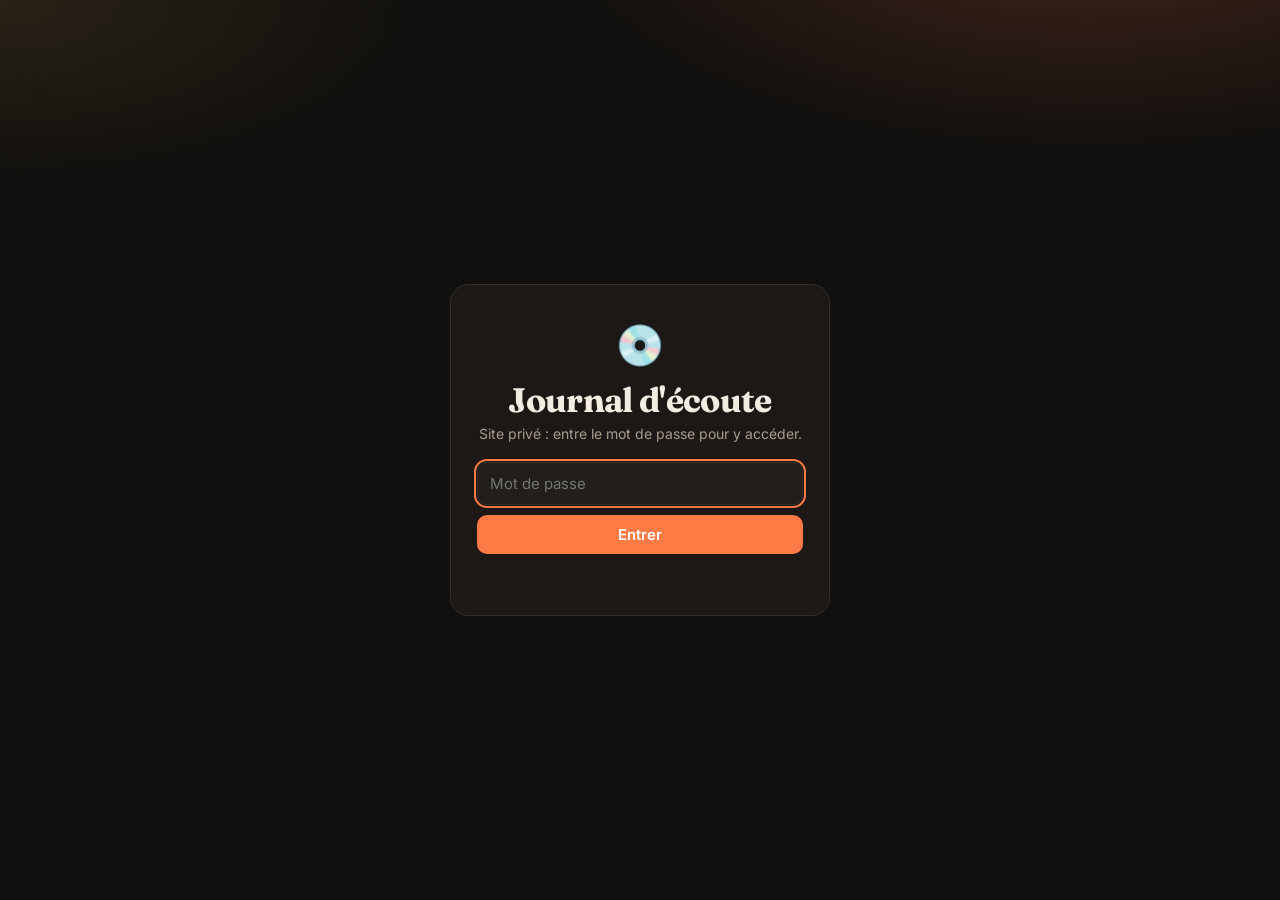
==== index.html @ 4cb5f278 "Recherche dans l'en-tête, page Réglages, thème clair, Écouté sur les conseils - Recherche en haut de" ====
<!doctype html>
<html lang="fr">
<head>
  <meta charset="utf-8">
  <meta name="viewport" content="width=device-width, initial-scale=1">
  <meta name="robots" content="noindex">
  <title>Journal d'écoute</title>
  <meta name="description" content="Récap de mes écoutes d'albums : notes, coups de cœur et albums à écouter.">
  <link rel="preconnect" href="https://fonts.googleapis.com">
  <link rel="preconnect" href="https://fonts.gstatic.com" crossorigin>
  <link href="https://fonts.googleapis.com/css2?family=Fraunces:opsz,wght@9..144,500;9..144,700&family=Inter:wght@400;500;600&display=swap" rel="stylesheet">
  <script src="assets/theme.js?v=1"></script>
  <link rel="stylesheet" href="assets/style.css?v=20261106e">
  <link rel="icon" href="data:image/svg+xml,<svg xmlns='http://www.w3.org/2000/svg' viewBox='0 0 100 100'><text y='.9em' font-size='90'>💿</text></svg>">
</head>
<body class="locked">
  <div id="gate" class="gate" hidden>
    <form id="gate-form" class="gate-box">
      <span class="gate-logo" aria-hidden="true">💿</span>
      <h1>Journal d'écoute</h1>
      <p>Site privé : entre le mot de passe pour y accéder.</p>
      <input id="gate-pw" type="password" placeholder="Mot de passe" autocomplete="current-password" required aria-label="Mot de passe">
      <button class="btn">Entrer</button>
      <p id="gate-err" class="gate-err" role="alert"></p>
    </form>
  </div>

  <header class="hero">
    <div class="wrap">
      <div class="hero-top">
        <h1>Journal d'écoute</h1>
        <div class="hero-actions">
          <div class="search" role="search">
            <svg viewBox="0 0 24 24" width="18" height="18" aria-hidden="true"><circle cx="11" cy="11" r="7" fill="none" stroke="currentColor" stroke-width="2"/><path d="m20 20-4-4" stroke="currentColor" stroke-width="2" stroke-linecap="round"/></svg>
            <input id="search" type="search" placeholder="Rechercher un album ou un artiste…" autocomplete="off" aria-label="Rechercher un album" aria-controls="sresults">
            <div id="sresults" class="sresults" hidden></div>
          </div>
          <a class="icon-btn" href="reglages.html" title="Réglages" aria-label="Réglages"><svg viewBox="0 0 24 24" width="20" height="20" aria-hidden="true"><circle cx="12" cy="12" r="3" fill="none" stroke="currentColor" stroke-width="2"/><path d="M19.4 15a1.7 1.7 0 0 0 .3 1.8l.1.1a2 2 0 1 1-2.8 2.8l-.1-.1a1.7 1.7 0 0 0-1.8-.3 1.7 1.7 0 0 0-1 1.5V21a2 2 0 1 1-4 0v-.1a1.7 1.7 0 0 0-1.1-1.5 1.7 1.7 0 0 0-1.8.3l-.1.1a2 2 0 1 1-2.8-2.8l.1-.1a1.7 1.7 0 0 0 .3-1.8 1.7 1.7 0 0 0-1.5-1H3a2 2 0 1 1 0-4h.1a1.7 1.7 0 0 0 1.5-1.1 1.7 1.7 0 0 0-.3-1.8l-.1-.1a2 2 0 1 1 2.8-2.8l.1.1a1.7 1.7 0 0 0 1.8.3H9a1.7 1.7 0 0 0 1-1.5V3a2 2 0 1 1 4 0v.1a1.7 1.7 0 0 0 1 1.5 1.7 1.7 0 0 0 1.8-.3l.1-.1a2 2 0 1 1 2.8 2.8l-.1.1a1.7 1.7 0 0 0-.3 1.8V9a1.7 1.7 0 0 0 1.5 1H21a2 2 0 1 1 0 4h-.1a1.7 1.7 0 0 0-1.5 1Z" fill="none" stroke="currentColor" stroke-width="2" stroke-linejoin="round"/></svg></a>
        </div>
      </div>
      <dl class="kpis" id="kpis"></dl>
    </div>
  </header>

  <nav class="tabs wrap" role="tablist">
    <button role="tab" data-view="all" aria-selected="true">Écoutés</button>
    <button role="tab" data-view="fav" aria-selected="false">Coups de cœur</button>
    <button role="tab" data-view="todo" aria-selected="false">À écouter</button>
    <button role="tab" data-view="reco" aria-selected="false">Conseillés pour Thomas</button>
    <button role="tab" data-view="stats" aria-selected="false">Statistiques</button>
  </nav>

  <main class="wrap">
    <section id="filters" class="filters">
      <select id="genre" aria-label="Genre"><option value="">Tous les genres</option></select>
      <select id="lang" aria-label="Langue"><option value="">Toutes les langues</option></select>
      <select id="rating" aria-label="Note">
        <option value="">Toutes les notes</option>
        <option value="5">★★★★★</option><option value="4">★★★★</option>
        <option value="3">★★★</option><option value="2">★★</option><option value="1">★</option>
      </select>
      <select id="sort" aria-label="Tri">
        <option value="listened">Écoutés récemment</option>
        <option value="listened-asc">Écoutés il y a longtemps</option>
        <option value="rating">Meilleures notes</option>
        <option value="released">Date de sortie</option>
        <option value="artist">Artiste A→Z</option>
      </select>
    </section>

    <p id="count" class="count"></p>
    <section id="grid" class="grid" aria-live="polite"></section>
    <section id="artist" class="artist-view" hidden></section>
    <section id="reco" class="reco" hidden></section>
    <section id="stats" class="stats" hidden></section>
  </main>

  <dialog id="detail" class="detail">
    <button class="close" aria-label="Fermer" onclick="this.closest('dialog').close()">×</button>
    <div id="detail-body"></div>
  </dialog>

  <footer class="wrap foot">
    <p>Données issues de mon Notion · <span id="updated"></span> · Hébergé sur github.io</p>
  </footer>

  <div id="toast" class="toast" role="status" aria-live="polite"></div>
  <script src="assets/config.js?v=20261106e"></script>
  <script src="assets/app.js?v=20261106e"></script>
</body>
</html>
---- assets/style.css ----
:root {
  --bg: #12100e;
  --bg-2: #1b1815;
  --card: #221e1a;
  --line: #342e28;
  --text: #f3ece3;
  --muted: #a89c8f;
  --accent: #ff7a45;
  --gold: #f5c45e;
  --radius: 14px;
  --serif: "Fraunces", Georgia, serif;
  --sans: "Inter", system-ui, -apple-system, sans-serif;
  --on-accent: #fff;
  --shadow: rgba(0,0,0,.35);
  --hero-a: rgba(255,122,69,.22);
  --hero-b: rgba(245,196,94,.10);
  color-scheme: dark;
}
/* Mode clair (Réglages → Apparence) */
:root[data-theme="light"] {
  --bg: #f6f2ec;
  --bg-2: #ffffff;
  --card: #ede6dc;
  --line: #ddd2c4;
  --text: #1f1a15;
  --muted: #6b6056;
  --accent: #d9541f;
  --gold: #a87a06;
  --shadow: rgba(60,40,20,.16);
  --hero-a: rgba(255,122,69,.18);
  --hero-b: rgba(245,196,94,.18);
  color-scheme: light;
}

* { box-sizing: border-box; }
[hidden] { display: none !important; }
html { -webkit-text-size-adjust: 100%; }
body {
  margin: 0;
  background: var(--bg);
  color: var(--text);
  font-family: var(--sans);
  font-size: 15px;
  line-height: 1.5;
}
.wrap { max-width: 1180px; margin: 0 auto; padding: 0 20px; }

/* ---------- Hero ---------- */
.hero {
  padding: 64px 0 36px;
  background:
    radial-gradient(900px 400px at 85% -10%, var(--hero-a), transparent 60%),
    radial-gradient(700px 300px at 0% 0%, var(--hero-b), transparent 60%);
  border-bottom: 1px solid var(--line);
}
.eyebrow { text-transform: uppercase; letter-spacing: .18em; font-size: 12px; color: var(--accent); margin: 0 0 10px; font-weight: 600; }
h1 { font-family: var(--serif); font-weight: 700; font-size: clamp(38px, 7vw, 72px); line-height: 1; margin: 0; letter-spacing: -.02em; }
h1 em { font-style: italic; font-weight: 500; color: var(--gold); }
.hero-top { display: flex; align-items: center; justify-content: space-between; gap: 16px 24px; flex-wrap: wrap; margin-bottom: 30px; }
.btn.listen-btn { color: #fff; margin-top: 0; font-size: 16px; padding: 13px 22px; border-radius: 999px; box-shadow: 0 8px 24px rgba(255,122,69,.25); transition: transform .15s; }
.listen-btn:hover { transform: translateY(-2px); }
.lede { color: var(--muted); max-width: 520px; margin: 14px 0 28px; font-size: 16px; }

.kpis { display: flex; flex-wrap: wrap; gap: 28px 44px; margin: 0; }
.kpis div { min-width: 90px; }
.kpis dt { color: var(--muted); font-size: 12px; text-transform: uppercase; letter-spacing: .08em; }
.kpis dd { margin: 2px 0 0; font-family: var(--serif); font-size: 34px; font-weight: 700; }

/* ---------- Tabs ---------- */
.tabs { display: flex; gap: 6px; padding-top: 22px; padding-bottom: 6px; overflow-x: auto; position: sticky; top: 0; z-index: 5; background: var(--bg); }
.tabs button {
  background: transparent; color: var(--muted); border: 1px solid var(--line);
  padding: 9px 16px; border-radius: 999px; font: 500 14px var(--sans); cursor: pointer; white-space: nowrap;
}
.tabs button[aria-selected="true"] { background: var(--text); color: var(--bg); border-color: var(--text); }
.tabs button:hover:not([aria-selected="true"]) { color: var(--text); border-color: var(--muted); }

/* ---------- Filters ---------- */
.filters { display: grid; grid-template-columns: repeat(4, 1fr); gap: 10px; margin: 18px 0 8px; }
.filters input, .filters select {
  width: 100%; background: var(--bg-2); color: var(--text); border: 1px solid var(--line);
  border-radius: 10px; padding: 10px 12px; font: 14px var(--sans); min-width: 0;
}
.filters input:focus, .filters select:focus { outline: 2px solid var(--accent); outline-offset: 1px; }
.count { color: var(--muted); font-size: 13px; margin: 10px 0 16px; }

/* ---------- Grid ---------- */
.grid { display: grid; grid-template-columns: repeat(auto-fill, minmax(178px, 1fr)); gap: 22px 18px; padding-bottom: 40px; }
.card { background: none; border: 0; padding: 0; text-align: left; color: inherit; cursor: pointer; font: inherit;
  display: flex; flex-direction: column; align-items: stretch; height: 100%; }
.card .pills { margin-top: auto; padding-top: 8px; display: flex; flex-wrap: wrap; gap: 6px; }
.card .pills .pill-btn { margin-top: 0; }
.cover {
  position: relative; aspect-ratio: 1; border-radius: var(--radius); overflow: hidden;
  background: var(--card); box-shadow: 0 8px 24px var(--shadow); transition: transform .25s ease;
}
.card:hover .cover, .card:focus-visible .cover { transform: translateY(-4px) rotate(-.6deg); }
.card:focus-visible { outline: none; }
.card:focus-visible .cover { outline: 2px solid var(--accent); outline-offset: 3px; }
.cover img { position: absolute; inset: 0; z-index: 1; width: 100%; height: 100%; object-fit: cover; display: block; }
.badge { z-index: 2; }
.ph {
  position: absolute; inset: 0; display: flex; flex-direction: column; justify-content: flex-end;
  padding: 14px; font-family: var(--serif); font-weight: 700; font-size: 20px; line-height: 1.05;
  color: rgba(255,255,255,.92);
}
.ph small { font-family: var(--sans); font-weight: 500; font-size: 12px; opacity: .8; margin-top: 6px; }
.badge {
  position: absolute; top: 10px; left: 10px; background: rgba(18,16,14,.78); backdrop-filter: blur(6px);
  color: var(--gold); font-size: 12px; padding: 3px 8px; border-radius: 999px; letter-spacing: 1px;
}
.card h3 {
  font-size: 15px; font-weight: 600; margin: 12px 0 2px; line-height: 1.25;
  min-height: 2.5em; display: -webkit-box; -webkit-line-clamp: 2; -webkit-box-orient: vertical; overflow: hidden;
}
.card p { margin: 0; color: var(--muted); font-size: 13px; }
.empty { grid-column: 1 / -1; color: var(--muted); text-align: center; padding: 60px 0; }

/* ---------- Dialog ---------- */
.detail {
  border: 1px solid var(--line); border-radius: 20px; background: var(--bg-2); color: var(--text);
  padding: 0; width: min(900px, calc(100vw - 32px)); max-height: calc(100vh - 40px);
}
.detail::backdrop { background: rgba(0,0,0,.65); backdrop-filter: blur(3px); }
.detail .close {
  position: absolute; top: 10px; right: 12px; z-index: 2; width: 36px; height: 36px; border-radius: 50%;
  border: 0; background: rgba(0,0,0,.45); color: #fff; font-size: 22px; cursor: pointer;
}
.d-wrap { display: grid; grid-template-columns: 360px 1fr; min-height: 420px; }
.d-left {
  display: flex; align-items: center; justify-content: center; padding: 30px;
  background: radial-gradient(120% 80% at 30% 20%, rgba(255,122,69,.10), transparent 60%), var(--card);
}
.d-left .cover {
  width: 100%; border-radius: 12px; box-shadow: 0 18px 40px rgba(0,0,0,.5);
  transition: transform .18s ease-out, box-shadow .18s ease-out; will-change: transform; cursor: pointer;
}
.d-left .cover.pressed { box-shadow: 0 8px 18px rgba(0,0,0,.55); transition: transform .06s linear, box-shadow .18s; }
.cover .shine {
  position: absolute; inset: 0; z-index: 2; pointer-events: none; opacity: 0; transition: opacity .2s;
  background: radial-gradient(circle at var(--x, 50%) var(--y, 50%), rgba(0,0,0,.28), transparent 45%),
              radial-gradient(circle at calc(100% - var(--x, 50%)) calc(100% - var(--y, 50%)), rgba(255,255,255,.14), transparent 55%);
}
.cover.pressed .shine { opacity: 1; }
.d-info { padding: 30px 30px 72px; overflow-wrap: anywhere; }
.d-info h2 { font-family: var(--serif); font-size: 30px; margin: 0; line-height: 1.1; }
.d-artist { color: var(--accent); font-weight: 600; margin: 6px 0 14px; }
.a-link { cursor: pointer; border-radius: 4px; }
.a-link:hover, .a-link:focus-visible { color: var(--text); text-decoration: underline; text-underline-offset: 3px; outline: none; }
.a-link.big:hover, .a-link.big:focus-visible { color: var(--gold); }
.go {
  position: absolute; right: 18px; bottom: 18px; width: 46px; height: 46px; border-radius: 50%;
  display: grid; place-items: center; background: var(--accent); color: #fff; text-decoration: none;
  box-shadow: 0 8px 20px rgba(255,122,69,.3); transition: transform .15s;
}
.go:hover, .go:focus-visible { transform: translate(2px, -2px); outline: none; }
.go:focus-visible { box-shadow: 0 0 0 3px var(--bg-2), 0 0 0 5px var(--accent); }
.stars { color: var(--gold); letter-spacing: 2px; font-size: 18px; }
.stars .off { color: var(--line); }
.meta { display: grid; grid-template-columns: auto 1fr; gap: 4px 14px; font-size: 13px; margin: 16px 0; }
.meta dt { color: var(--muted); }
.meta dd { margin: 0; }
.chips { display: flex; flex-wrap: wrap; gap: 6px; }
.chip { font-size: 12px; border: 1px solid var(--line); border-radius: 999px; padding: 2px 9px; color: var(--muted); }
.review .r-h { display: block; font-size: 12px; text-transform: uppercase; letter-spacing: .08em; color: var(--gold); margin-bottom: 4px; }
.review.again { border-left-color: var(--gold); }
.review { white-space: pre-line; background: var(--card); border-left: 3px solid var(--accent); border-radius: 8px; padding: 12px 14px; margin: 16px 0; font-size: 14px; }
.btn {
  display: inline-block; margin-top: 6px; background: var(--accent); color: var(--on-accent); text-decoration: none;
  font-weight: 600; padding: 10px 16px; border-radius: 10px; font-size: 14px;
}

.btn { border: 0; cursor: pointer; font-family: var(--sans); }
.btn:disabled { opacity: .5; cursor: wait; }
.edit-btn { margin-top: 18px; }
.edit { margin-top: 18px; padding-top: 16px; border-top: 1px solid var(--line); }
.edit-title { font-weight: 600; margin: 0 0 4px; }
.edit label, .edit .field { display: block; color: var(--muted); font-size: 12px; margin: 12px 0 0; }
.edit input, .edit textarea {
  display: block; width: 100%; margin-top: 4px; background: var(--card); color: var(--text); border: 1px solid var(--line);
  border-radius: 10px; padding: 10px 12px; font: 14px var(--sans);
}
.edit input:focus, .edit textarea:focus { outline: 2px solid var(--accent); outline-offset: 1px; }
.edit .btns { margin-top: 14px; }
.edit .btn { margin-top: 0; }
.rate { display: flex; gap: 2px; margin-top: 4px; }
.rate button { background: none; border: 0; font-size: 28px; color: var(--line); cursor: pointer; padding: 0 2px; line-height: 1; }
.rate button.on { color: var(--gold); }
.rate button:focus-visible { outline: 2px solid var(--accent); border-radius: 4px; }

/* ---------- Page artiste ---------- */
.artist-view { padding-top: 10px; }
.artist-view h2 { font-family: var(--serif); font-size: clamp(30px, 5vw, 44px); margin: 14px 0 4px; line-height: 1.05; }
.artist-view .sub { color: var(--muted); font-size: 14px; margin: 0 0 22px; }
.artist-sub { font-family: var(--serif); font-size: 22px; margin: 6px 0 14px; }
.back-btn { background: none; border: 1px solid var(--line); color: var(--muted); border-radius: 999px; padding: 7px 14px; font: 500 13px var(--sans); cursor: pointer; }
.back-btn:hover { color: var(--text); border-color: var(--muted); }

/* ---------- Accès par mot de passe ---------- */
.locked > header, .locked > nav, .locked > main, .locked > footer { display: none; }
.gate {
  min-height: 100vh; display: grid; place-items: center; padding: 20px;
  background: radial-gradient(900px 400px at 85% -10%, rgba(255,122,69,.22), transparent 60%),
              radial-gradient(700px 300px at 0% 0%, rgba(245,196,94,.10), transparent 60%);
}
.gate-box { width: min(380px, 100%); background: var(--bg-2); border: 1px solid var(--line); border-radius: 18px; padding: 30px 26px; text-align: center; }
.gate-logo { font-size: 40px; }
.gate h1 { font-size: 34px; margin: 8px 0 6px; }
.gate p { color: var(--muted); font-size: 14px; margin: 0 0 18px; }
.gate input { width: 100%; background: var(--card); color: var(--text); border: 1px solid var(--line); border-radius: 10px; padding: 11px 12px; font: 15px var(--sans); }
.gate input:focus { outline: 2px solid var(--accent); outline-offset: 1px; }
.gate .btn { width: 100%; margin-top: 10px; color: #fff; font-size: 15px; }
.gate .gate-err { min-height: 1.4em; margin: 12px 0 0; color: #ff8a8a; }

.toast {
  position: fixed; left: 50%; bottom: 24px; transform: translate(-50%, 20px); opacity: 0; pointer-events: none;
  background: var(--text); color: var(--bg); padding: 11px 18px; border-radius: 10px; font-size: 14px; font-weight: 500;
  transition: .25s ease; max-width: calc(100vw - 32px); z-index: 1000;
}
.toast.show { opacity: 1; transform: translate(-50%, 0); }
.toast.err { background: #e5484d; color: #fff; }

/* ---------- Conseils ---------- */
.reco { padding-bottom: 40px; }
.reco h2 { font-family: var(--serif); font-size: 26px; margin: 26px 0 4px; }
.reco .sub { color: var(--muted); font-size: 14px; margin: 0 0 18px; }
.reco h4 { font-size: 13px; text-transform: uppercase; letter-spacing: .08em; color: var(--muted); margin: 22px 0 12px; font-weight: 600; }
.card .why { color: var(--muted); font-size: 12.5px; margin-top: 4px; line-height: 1.35; }
.why-box { background: var(--card); border-left: 3px solid var(--gold); border-radius: 8px; padding: 12px 14px; margin: 16px 0; font-size: 14px; }
.btns { display: flex; flex-wrap: wrap; gap: 8px; }
.btn.ghost { background: transparent; color: var(--text); border: 1px solid var(--line); }

/* ---------- Stats ---------- */
.stats { display: grid; grid-template-columns: repeat(auto-fit, minmax(320px, 1fr)); gap: 18px; padding: 10px 0 40px; }
.panel { background: var(--bg-2); border: 1px solid var(--line); border-radius: var(--radius); padding: 20px; }
.panel h3 { font-family: var(--serif); font-size: 20px; margin: 0 0 14px; }
.bar { display: grid; grid-template-columns: 110px 1fr 34px; align-items: center; gap: 10px; margin: 7px 0; font-size: 13px; }
.bar span:first-child { color: var(--muted); white-space: nowrap; overflow: hidden; text-overflow: ellipsis; }
.bar .track { height: 10px; background: var(--card); border-radius: 99px; overflow: hidden; }
.bar .fill { height: 100%; background: linear-gradient(90deg, var(--accent), var(--gold)); border-radius: 99px; }
.bar b { text-align: right; font-weight: 600; }

.foot { color: var(--muted); font-size: 12px; border-top: 1px solid var(--line); padding-top: 18px; padding-bottom: 30px; }

@media (max-width: 860px) {
  .filters { grid-template-columns: 1fr 1fr; }
  .filters input { grid-column: 1 / -1; }
}
@media (max-width: 640px) {
  .hero { padding: 40px 0 26px; }
  .listen-btn { font-size: 15px; padding: 11px 18px; }
  .kpis { gap: 18px 28px; }
  .kpis dd { font-size: 26px; }
  .grid { grid-template-columns: repeat(2, 1fr); gap: 18px 14px; }
  .d-wrap { grid-template-columns: 1fr; min-height: 0; }
  .d-left { padding: 26px 26px 6px; background: none; }
  .d-left .cover { width: min(260px, 70vw); }
  .d-info { padding: 20px 22px 76px; }
}
@media (prefers-reduced-motion: reduce) { .cover, .d-left .cover { transition: none; } }

/* ---------- Boutons rapides sur les cartes ---------- */
.pill-btn {
  display: inline-block; margin-top: 8px; padding: 5px 11px; border-radius: 999px; font-size: 12.5px; font-weight: 600;
  background: var(--accent); color: #fff; cursor: pointer; transition: transform .12s, background .12s;
}
.pill-btn:hover { transform: translateY(-1px); }
.pill-btn.ghost { background: transparent; color: var(--muted); border: 1px solid var(--line); font-weight: 500; }
.pill-btn.ghost:hover { color: var(--text); border-color: var(--muted); }
.pill-btn:focus-visible { outline: 2px solid var(--accent); outline-offset: 2px; }
.toast.show.has-action { pointer-events: auto; }
.toast.has-action { display: flex; align-items: center; gap: 14px; }
.toast button { background: none; border: 0; color: var(--accent); font: 600 14px var(--sans); cursor: pointer; padding: 0; }
.toast.err button { color: #fff; text-decoration: underline; }

/* ---------- Formulaire « Je l'ai écouté » ---------- */
.edit select {
  display: block; width: 100%; margin-top: 4px; background: var(--card); color: var(--text); border: 1px solid var(--line);
  border-radius: 10px; padding: 10px 12px; font: 14px var(--sans);
}
.edit .genres { border: 0; padding: 0; margin: 12px 0 0; display: flex; flex-wrap: wrap; gap: 6px; }
.edit .genres legend { color: var(--muted); font-size: 12px; margin-bottom: 6px; padding: 0; }
.edit .genres label { margin: 0; }
.edit .genres input { position: absolute; opacity: 0; width: 1px; height: 1px; margin: 0; padding: 0; border: 0; }
.edit .genres span { display: inline-block; border: 1px solid var(--line); border-radius: 999px; padding: 5px 11px; font-size: 13px; color: var(--muted); cursor: pointer; }
.edit .genres input:checked + span { background: var(--accent); border-color: var(--accent); color: var(--on-accent); }
.edit .genres input:focus-visible + span { outline: 2px solid var(--accent); outline-offset: 2px; }

/* ---------- Recherche dans l'en-tête ---------- */
.hero-actions { display: flex; align-items: center; gap: 10px; flex: 1 1 420px; justify-content: flex-end; }
.search { position: relative; flex: 1; max-width: 520px; }
.search input {
  width: 100%; background: var(--bg-2); color: var(--text); border: 1px solid var(--line); border-radius: 999px;
  padding: 13px 18px 13px 44px; font: 15px var(--sans); box-shadow: 0 8px 24px var(--shadow);
}
.search input:focus { outline: 2px solid var(--accent); outline-offset: 1px; }
.search > svg { position: absolute; left: 16px; top: 50%; transform: translateY(-50%); color: var(--muted); pointer-events: none; }
.icon-btn {
  display: grid; place-items: center; width: 46px; height: 46px; border-radius: 50%; flex: none;
  background: var(--bg-2); color: var(--text); border: 1px solid var(--line); text-decoration: none;
}
.icon-btn:hover, .icon-btn:focus-visible { border-color: var(--accent); color: var(--accent); outline: none; }
.sresults {
  position: absolute; top: calc(100% + 8px); left: 0; right: 0; z-index: 30; max-height: min(70vh, 560px); overflow-y: auto;
  background: var(--bg-2); border: 1px solid var(--line); border-radius: 16px; box-shadow: 0 20px 50px var(--shadow); padding: 8px;
}
.sresults h4 { margin: 8px 10px 4px; font-size: 11px; text-transform: uppercase; letter-spacing: .1em; color: var(--muted); font-weight: 600; }
.sresults .hint { margin: 10px; color: var(--muted); font-size: 13px; }
.srow { display: grid; grid-template-columns: 48px 1fr auto; gap: 12px; align-items: center; padding: 8px 10px; border-radius: 10px; }
.srow.local { cursor: pointer; }
.srow.local:hover, .srow.local:focus-visible { background: var(--card); outline: none; }
.srow img, .srow .ph-s { width: 48px; height: 48px; border-radius: 6px; object-fit: cover; background: var(--card); display: block; }
.srow b { display: block; font-size: 14px; line-height: 1.25; overflow: hidden; text-overflow: ellipsis; white-space: nowrap; }
.srow span { display: block; font-size: 12.5px; color: var(--muted); overflow: hidden; text-overflow: ellipsis; white-space: nowrap; }
.srow > div { min-width: 0; }
.srow .acts { display: flex; gap: 6px; }
.srow .tag { font-size: 12px; color: var(--muted); white-space: nowrap; }
.srow .tag.heard { color: var(--gold); }
.mini-btn {
  border: 1px solid var(--line); background: transparent; color: var(--text); border-radius: 999px;
  padding: 6px 11px; font: 600 12.5px var(--sans); cursor: pointer; white-space: nowrap;
}
.mini-btn.primary { background: var(--accent); border-color: var(--accent); color: var(--on-accent); }
.mini-btn:hover { border-color: var(--accent); }
.mini-btn:disabled { opacity: .5; cursor: wait; }
@media (max-width: 640px) {
  .hero-actions { flex-basis: 100%; }
  .search { max-width: none; }
  .srow { grid-template-columns: 44px 1fr; }
  .srow .acts, .srow .tag { grid-column: 2; }
  .filters { grid-template-columns: 1fr 1fr; }
}
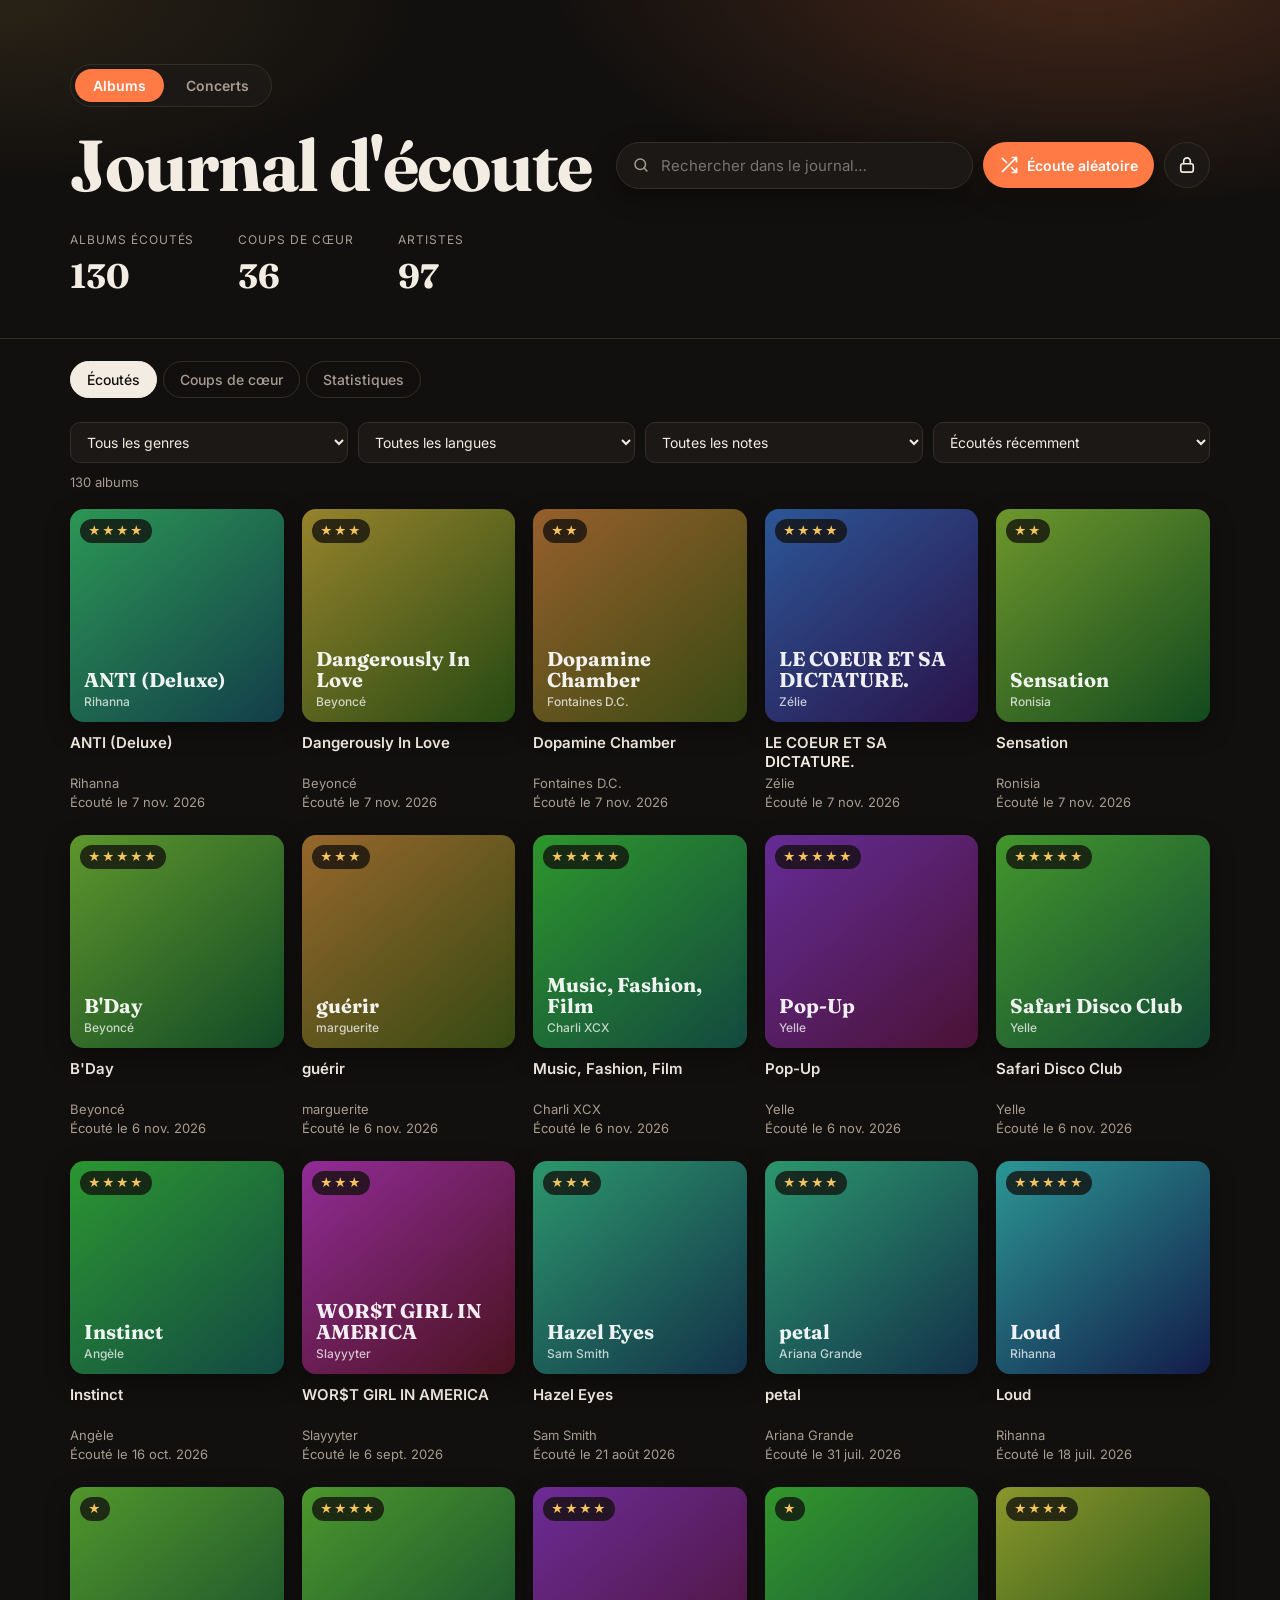
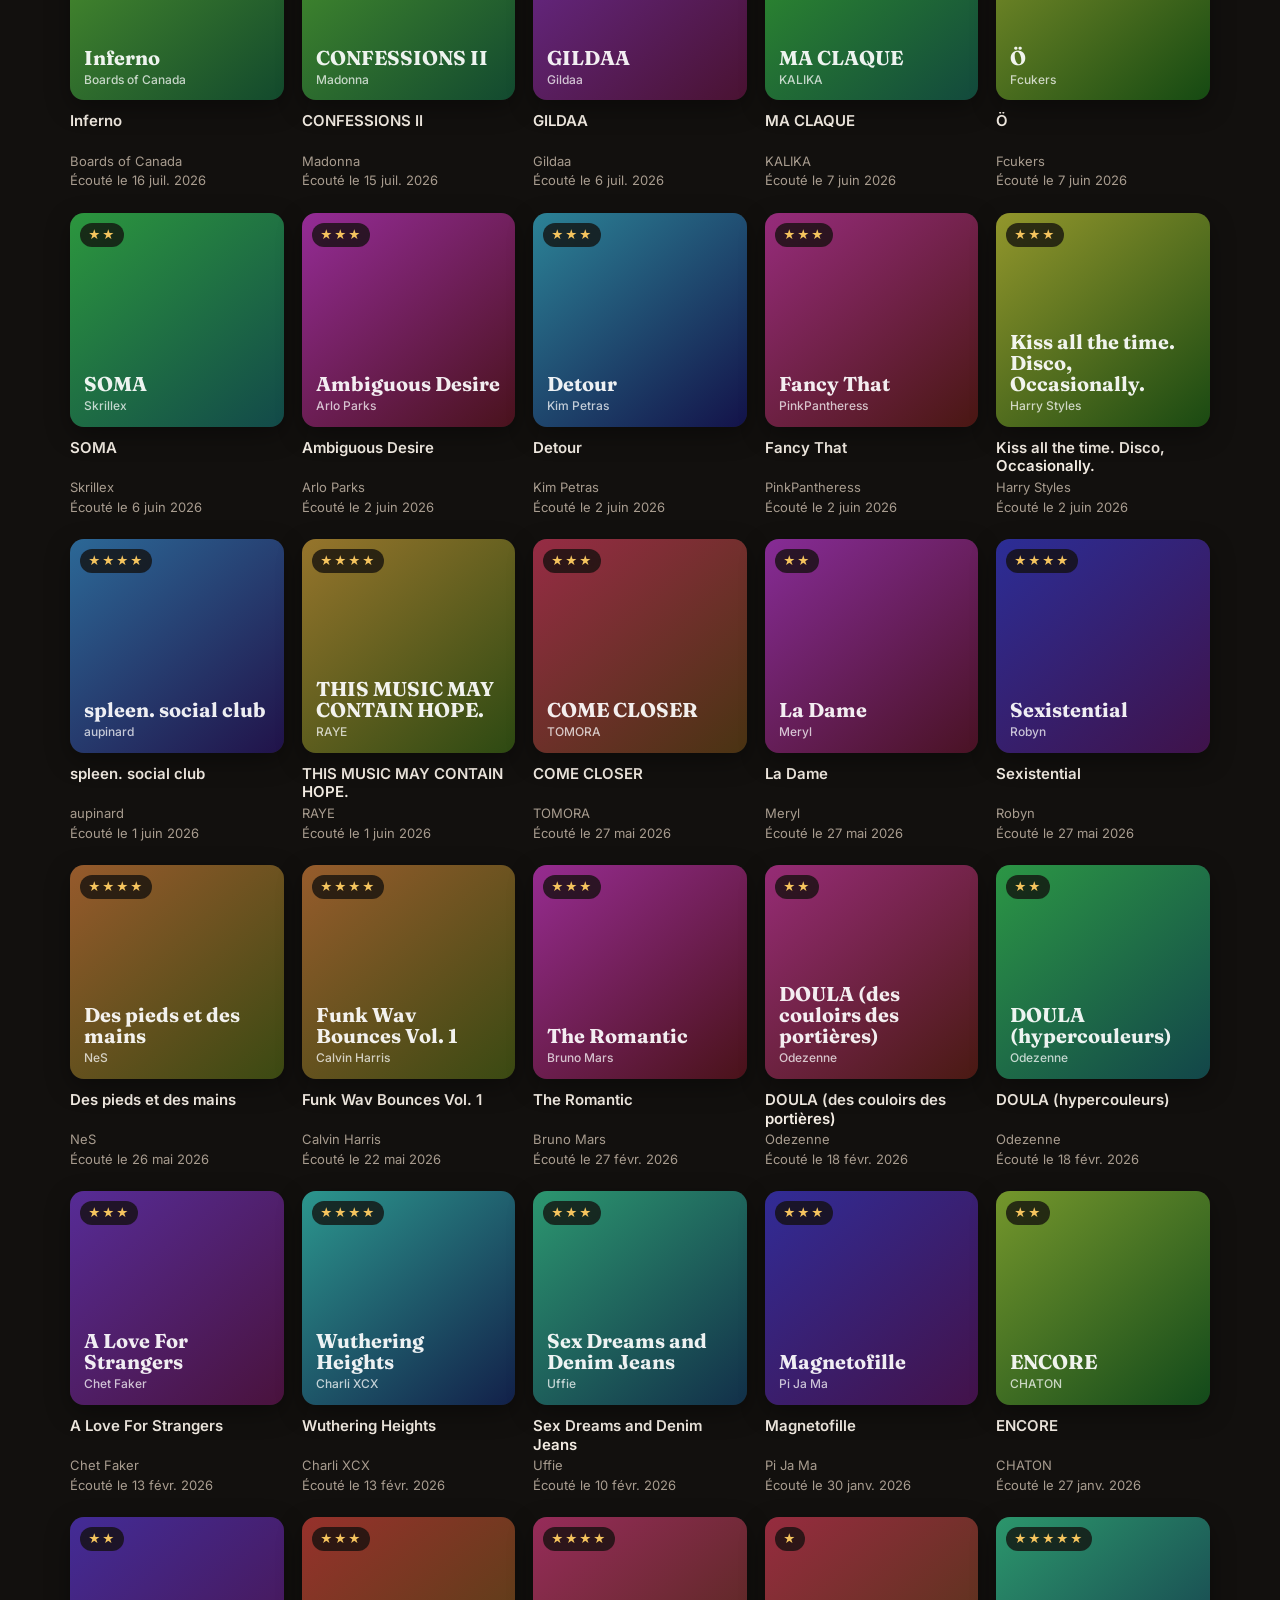
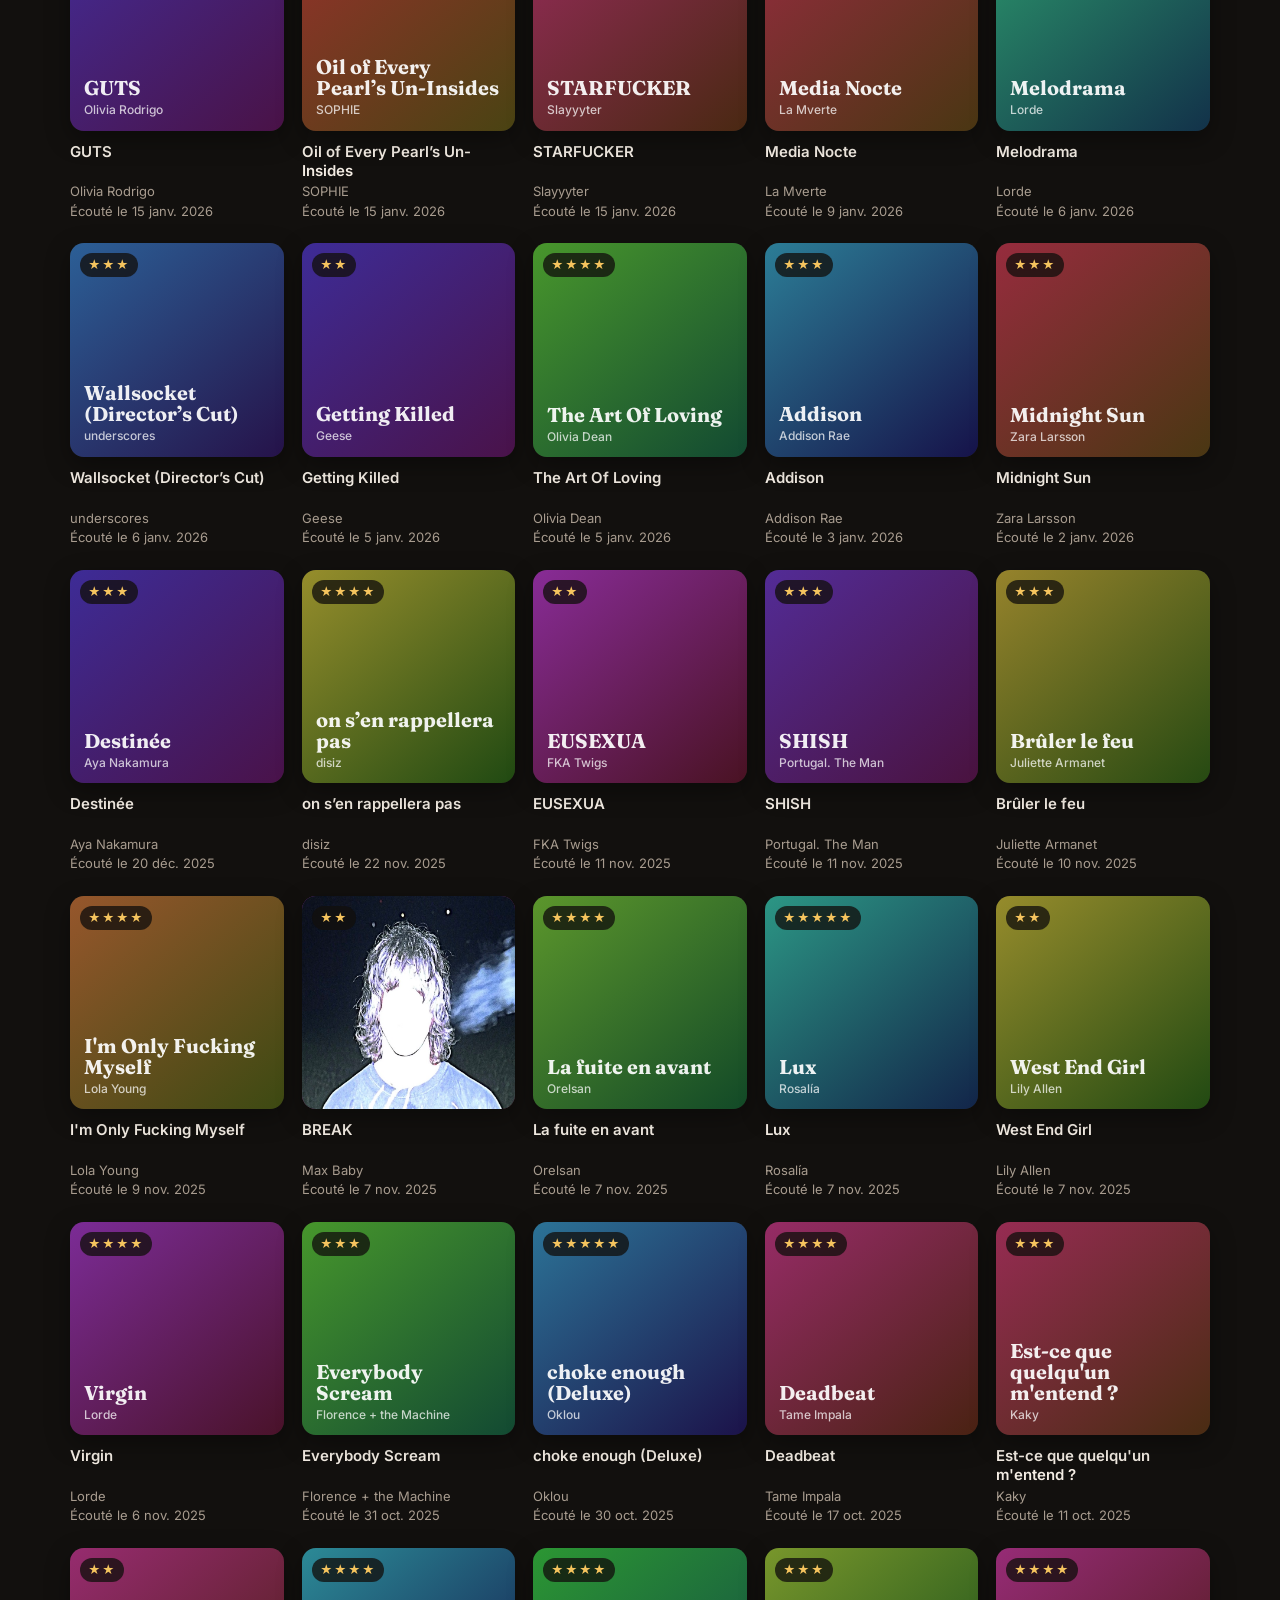
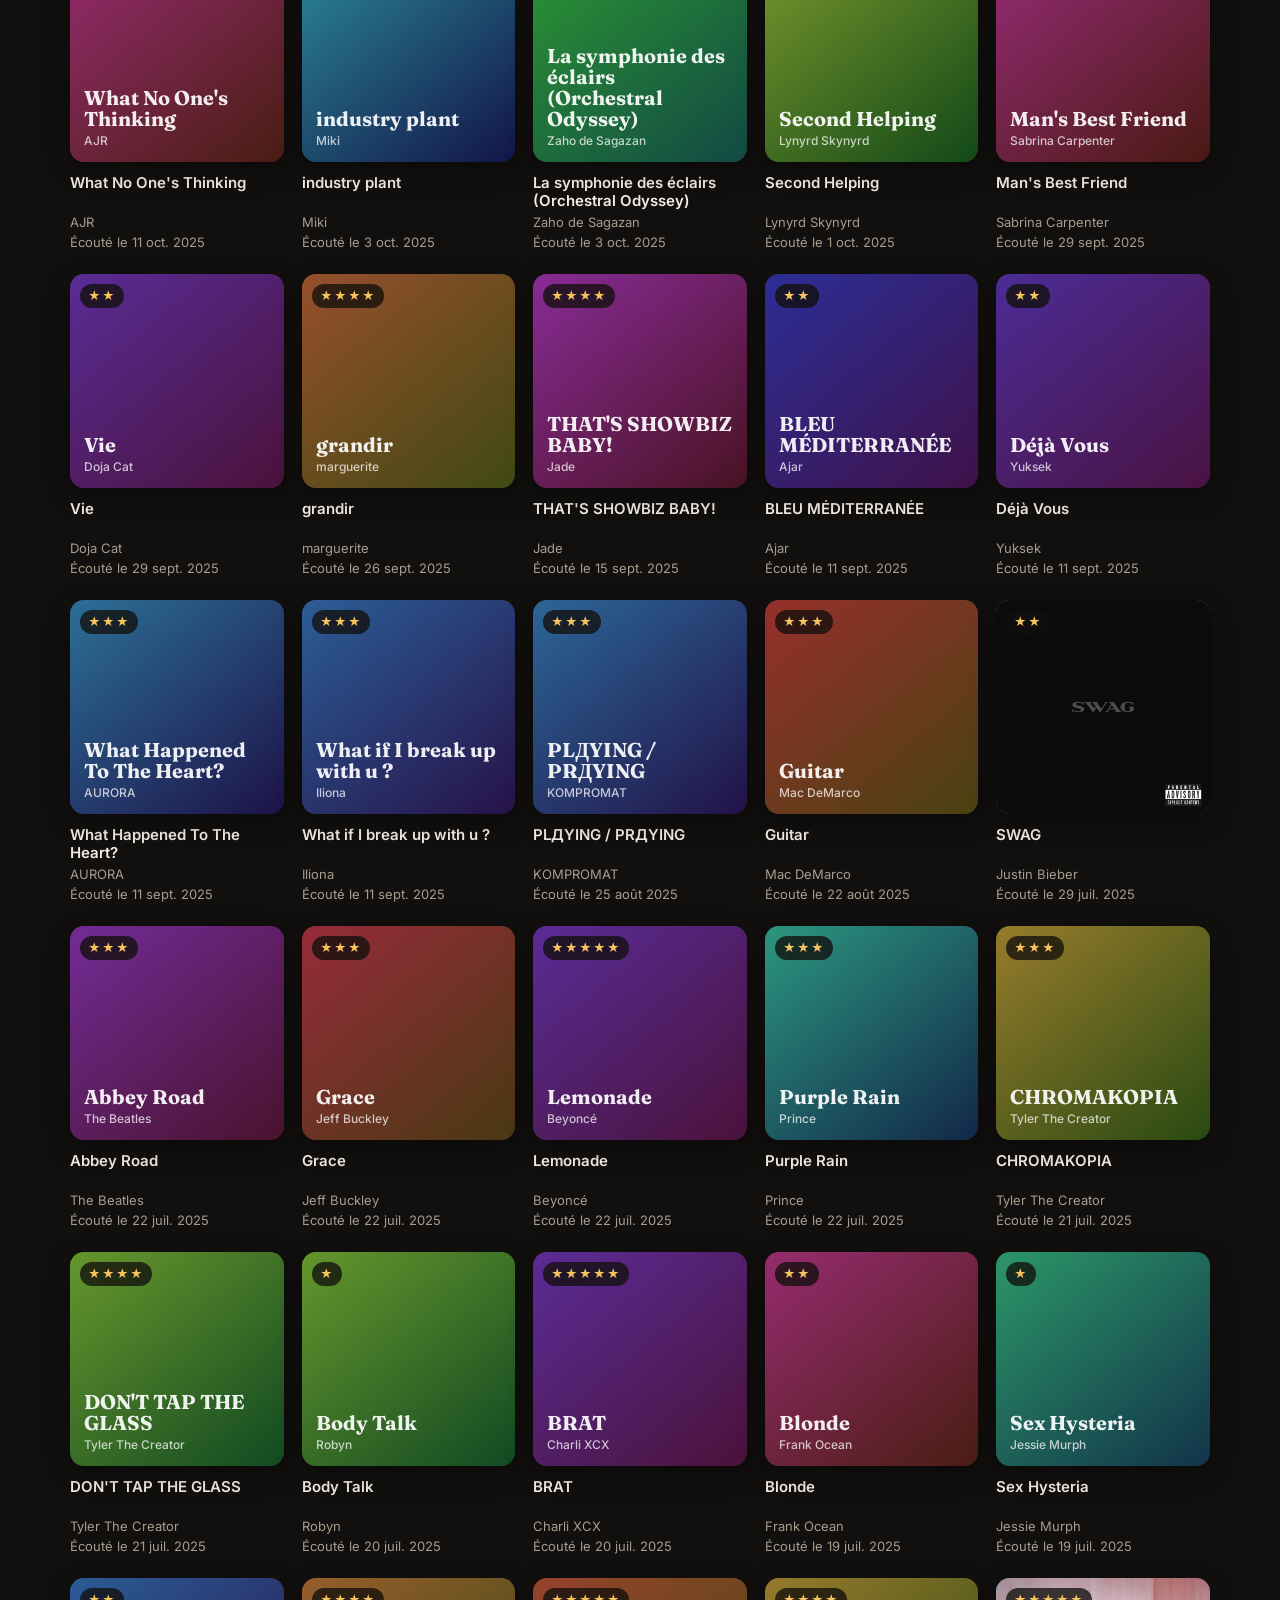
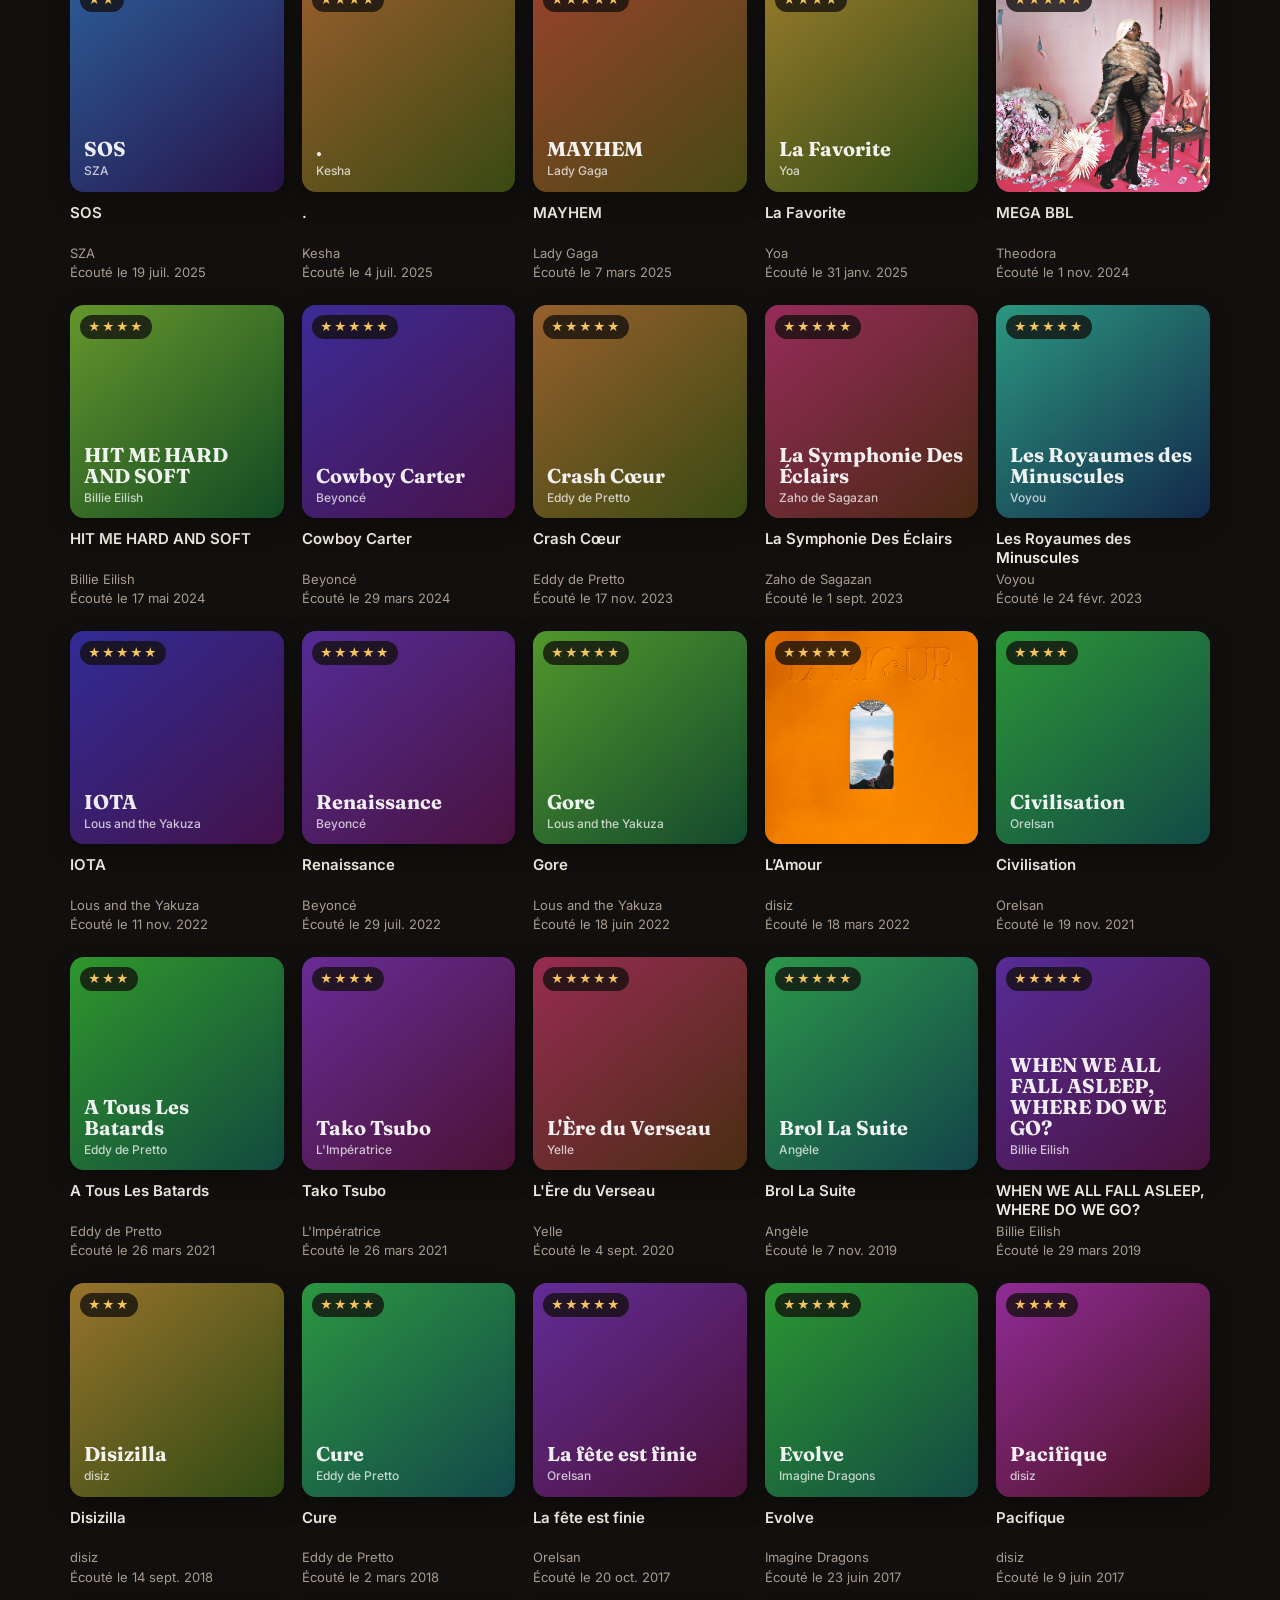
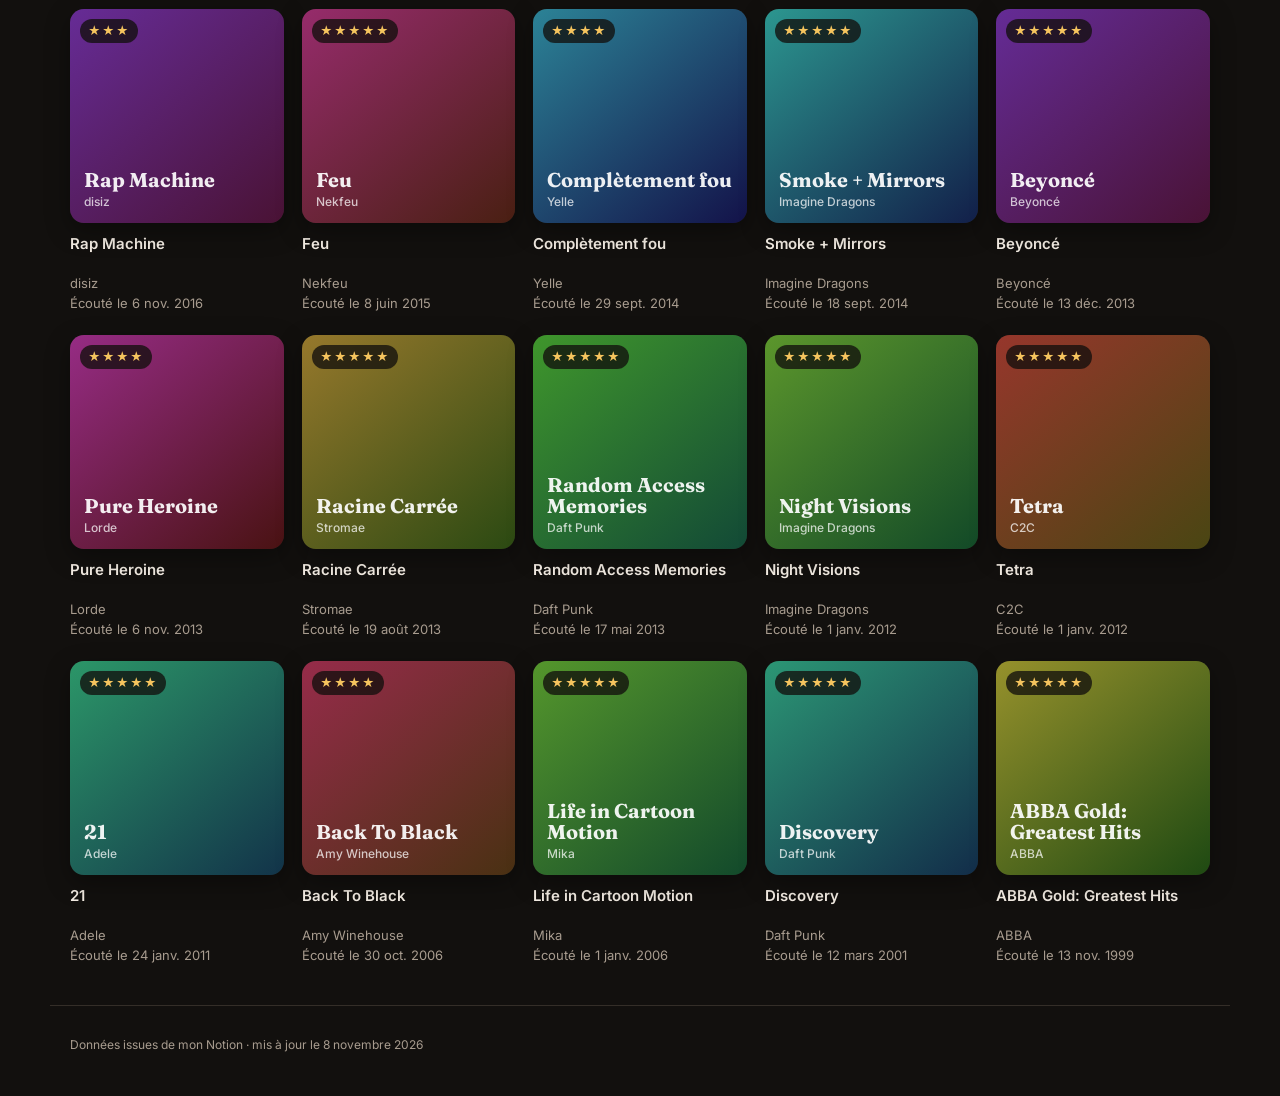
==== commit fba17031: "Version publique en consultation seule et mode privé avec cadenas - Sans mot de passe : albums écout" ====
--- a/index.html
+++ b/index.html
@@ -5,28 +5,25 @@
   <meta name="viewport" content="width=device-width, initial-scale=1">
   <meta name="robots" content="noindex">
   <title>Journal d'écoute</title>
-  <meta name="description" content="Récap de mes écoutes d'albums : notes, coups de cœur et albums à écouter.">
+  <meta name="description" content="Récap de mes écoutes d'albums : notes et coups de cœur.">
   <link rel="preconnect" href="https://fonts.googleapis.com">
   <link rel="preconnect" href="https://fonts.gstatic.com" crossorigin>
   <link href="https://fonts.googleapis.com/css2?family=Fraunces:opsz,wght@9..144,500;9..144,700&family=Inter:wght@400;500;600&display=swap" rel="stylesheet">
   <script src="assets/theme.js?v=1"></script>
-  <link rel="stylesheet" href="assets/style.css?v=20261106e">
+  <script src="assets/auth.js?v=20261108b"></script>
+  <link rel="stylesheet" href="assets/style.css?v=20261108b">
+  <link rel="manifest" href="manifest.webmanifest">
+  <meta name="theme-color" content="#12100e">
+  <link rel="apple-touch-icon" href="assets/icons/apple-touch-icon.png">
   <link rel="icon" href="data:image/svg+xml,<svg xmlns='http://www.w3.org/2000/svg' viewBox='0 0 100 100'><text y='.9em' font-size='90'>💿</text></svg>">
 </head>
-<body class="locked">
-  <div id="gate" class="gate" hidden>
-    <form id="gate-form" class="gate-box">
-      <span class="gate-logo" aria-hidden="true">💿</span>
-      <h1>Journal d'écoute</h1>
-      <p>Site privé : entre le mot de passe pour y accéder.</p>
-      <input id="gate-pw" type="password" placeholder="Mot de passe" autocomplete="current-password" required aria-label="Mot de passe">
-      <button class="btn">Entrer</button>
-      <p id="gate-err" class="gate-err" role="alert"></p>
-    </form>
-  </div>
-
+<body>
   <header class="hero">
     <div class="wrap">
+      <nav class="switch" aria-label="Section du site">
+        <a href="index.html" aria-current="page">Albums</a>
+        <a href="concerts.html">Concerts</a>
+      </nav>
       <div class="hero-top">
         <h1>Journal d'écoute</h1>
         <div class="hero-actions">
@@ -35,7 +32,8 @@
             <input id="search" type="search" placeholder="Rechercher un album ou un artiste…" autocomplete="off" aria-label="Rechercher un album" aria-controls="sresults">
             <div id="sresults" class="sresults" hidden></div>
           </div>
-          <a class="icon-btn" href="reglages.html" title="Réglages" aria-label="Réglages"><svg viewBox="0 0 24 24" width="20" height="20" aria-hidden="true"><circle cx="12" cy="12" r="3" fill="none" stroke="currentColor" stroke-width="2"/><path d="M19.4 15a1.7 1.7 0 0 0 .3 1.8l.1.1a2 2 0 1 1-2.8 2.8l-.1-.1a1.7 1.7 0 0 0-1.8-.3 1.7 1.7 0 0 0-1 1.5V21a2 2 0 1 1-4 0v-.1a1.7 1.7 0 0 0-1.1-1.5 1.7 1.7 0 0 0-1.8.3l-.1.1a2 2 0 1 1-2.8-2.8l.1-.1a1.7 1.7 0 0 0 .3-1.8 1.7 1.7 0 0 0-1.5-1H3a2 2 0 1 1 0-4h.1a1.7 1.7 0 0 0 1.5-1.1 1.7 1.7 0 0 0-.3-1.8l-.1-.1a2 2 0 1 1 2.8-2.8l.1.1a1.7 1.7 0 0 0 1.8.3H9a1.7 1.7 0 0 0 1-1.5V3a2 2 0 1 1 4 0v.1a1.7 1.7 0 0 0 1 1.5 1.7 1.7 0 0 0 1.8-.3l.1-.1a2 2 0 1 1 2.8 2.8l-.1.1a1.7 1.7 0 0 0-.3 1.8V9a1.7 1.7 0 0 0 1.5 1H21a2 2 0 1 1 0 4h-.1a1.7 1.7 0 0 0-1.5 1Z" fill="none" stroke="currentColor" stroke-width="2" stroke-linejoin="round"/></svg></a>
+          <button class="random-btn" id="random-btn" type="button"><svg viewBox="0 0 24 24" width="20" height="20" aria-hidden="true"><path d="M16 3h5v5M4 20 21 3M21 16v5h-5M15 15l6 6M4 4l5 5" fill="none" stroke="currentColor" stroke-width="2" stroke-linecap="round" stroke-linejoin="round"/></svg><span>Écoute aléatoire</span></button>
+          <a class="icon-btn priv" href="reglages.html" title="Réglages" aria-label="Réglages"><svg viewBox="0 0 24 24" width="20" height="20" aria-hidden="true"><circle cx="12" cy="12" r="3" fill="none" stroke="currentColor" stroke-width="2"/><path d="M19.4 15a1.7 1.7 0 0 0 .3 1.8l.1.1a2 2 0 1 1-2.8 2.8l-.1-.1a1.7 1.7 0 0 0-1.8-.3 1.7 1.7 0 0 0-1 1.5V21a2 2 0 1 1-4 0v-.1a1.7 1.7 0 0 0-1.1-1.5 1.7 1.7 0 0 0-1.8.3l-.1.1a2 2 0 1 1-2.8-2.8l.1-.1a1.7 1.7 0 0 0 .3-1.8 1.7 1.7 0 0 0-1.5-1H3a2 2 0 1 1 0-4h.1a1.7 1.7 0 0 0 1.5-1.1 1.7 1.7 0 0 0-.3-1.8l-.1-.1a2 2 0 1 1 2.8-2.8l.1.1a1.7 1.7 0 0 0 1.8.3H9a1.7 1.7 0 0 0 1-1.5V3a2 2 0 1 1 4 0v.1a1.7 1.7 0 0 0 1 1.5 1.7 1.7 0 0 0 1.8-.3l.1-.1a2 2 0 1 1 2.8 2.8l-.1.1a1.7 1.7 0 0 0-.3 1.8V9a1.7 1.7 0 0 0 1.5 1H21a2 2 0 1 1 0 4h-.1a1.7 1.7 0 0 0-1.5 1Z" fill="none" stroke="currentColor" stroke-width="2" stroke-linejoin="round"/></svg></a>
         </div>
       </div>
       <dl class="kpis" id="kpis"></dl>
@@ -45,8 +43,8 @@
   <nav class="tabs wrap" role="tablist">
     <button role="tab" data-view="all" aria-selected="true">Écoutés</button>
     <button role="tab" data-view="fav" aria-selected="false">Coups de cœur</button>
-    <button role="tab" data-view="todo" aria-selected="false">À écouter</button>
-    <button role="tab" data-view="reco" aria-selected="false">Conseillés pour Thomas</button>
+    <button class="priv" role="tab" data-view="todo" aria-selected="false">À écouter</button>
+    <button class="priv" role="tab" data-view="reco" aria-selected="false">Conseillés pour Thomas</button>
     <button role="tab" data-view="stats" aria-selected="false">Statistiques</button>
   </nav>
 
@@ -80,12 +78,17 @@
     <div id="detail-body"></div>
   </dialog>
 
+  <dialog id="story" class="detail story">
+    <button class="close" aria-label="Fermer" onclick="this.closest('dialog').close()">×</button>
+    <div id="story-body"></div>
+  </dialog>
+
   <footer class="wrap foot">
-    <p>Données issues de mon Notion · <span id="updated"></span> · Hébergé sur github.io</p>
+    <p>Données issues de mon Notion · <span id="updated"></span></p>
   </footer>
 
   <div id="toast" class="toast" role="status" aria-live="polite"></div>
-  <script src="assets/config.js?v=20261106e"></script>
-  <script src="assets/app.js?v=20261106e"></script>
+  <script src="assets/config.js?v=20261108b"></script>
+  <script src="assets/app.js?v=20261108b"></script>
 </body>
 </html>
--- a/assets/style.css
+++ b/assets/style.css
@@ -97,7 +97,12 @@
 .card:hover .cover, .card:focus-visible .cover { transform: translateY(-4px) rotate(-.6deg); }
 .card:focus-visible { outline: none; }
 .card:focus-visible .cover { outline: 2px solid var(--accent); outline-offset: 3px; }
-.cover img { position: absolute; inset: 0; z-index: 1; width: 100%; height: 100%; object-fit: cover; display: block; }
+.cover img { position: absolute; inset: 0; z-index: 1; width: 100%; height: 100%; object-fit: cover; display: block;
+  opacity: 0; transition: opacity .3s ease; }
+.cover img.loaded { opacity: 1; }
+/* Tant que la pochette charge : dégradé seul, sans le titre (affiché seulement s'il n'y a pas d'image) */
+.cover.has-img .ph { color: transparent; }
+.cover.has-img .ph small { opacity: 0; }
 .badge { z-index: 2; }
 .ph {
   position: absolute; inset: 0; display: flex; flex-direction: column; justify-content: flex-end;
@@ -257,7 +262,7 @@
   .d-left .cover { width: min(260px, 70vw); }
   .d-info { padding: 20px 22px 76px; }
 }
-@media (prefers-reduced-motion: reduce) { .cover, .d-left .cover { transition: none; } }
+@media (prefers-reduced-motion: reduce) { .cover, .d-left .cover, .cover img { transition: none; } }
 
 /* ---------- Boutons rapides sur les cartes ---------- */
 .pill-btn {
@@ -330,3 +335,88 @@
   .srow .acts, .srow .tag { grid-column: 2; }
   .filters { grid-template-columns: 1fr 1fr; }
 }
+
+/* ---------- Écoute aléatoire ---------- */
+.icon-btn { cursor: pointer; font: inherit; }
+.d-wrap.random .eyebrow { margin-bottom: 12px; }
+.seg-mini { display: inline-flex; flex-wrap: wrap; gap: 4px; border: 1px solid var(--line); border-radius: 999px; padding: 3px; margin-bottom: 18px; }
+.seg-mini button { background: none; border: 0; color: var(--muted); font: 500 13px var(--sans); padding: 6px 12px; border-radius: 999px; cursor: pointer; }
+.seg-mini button[aria-checked="true"] { background: var(--text); color: var(--bg); }
+.seg-mini button:focus-visible { outline: 2px solid var(--accent); }
+.random-btn {
+  display: inline-flex; align-items: center; gap: 8px; height: 46px; padding: 0 16px; border-radius: 999px; flex: none;
+  background: var(--accent); color: var(--on-accent); border: 0; font: 600 14px var(--sans); cursor: pointer;
+  box-shadow: 0 8px 24px var(--shadow); transition: transform .15s;
+}
+.random-btn:hover { transform: translateY(-2px); }
+.random-btn:focus-visible { outline: 2px solid var(--text); outline-offset: 2px; }
+@media (max-width: 640px) { .hero-actions { flex-wrap: wrap; } .search { flex-basis: 100%; } .random-btn { flex: 1; justify-content: center; } }
+
+/* Recherche : indicateur discret pendant le chargement Spotify, sans effacer les résultats */
+.s-spin { display: inline-block; width: 10px; height: 10px; margin-left: 6px; vertical-align: -1px;
+  border: 2px solid var(--line); border-top-color: var(--accent); border-radius: 50%; animation: s-spin .7s linear infinite; }
+@keyframes s-spin { to { transform: rotate(360deg); } }
+.s-ext { transition: opacity .15s; }
+.s-ext.stale { opacity: .55; }
+.srow:not(.local):focus-visible { background: var(--card); outline: none; }
+@media (prefers-reduced-motion: reduce) { .s-spin { animation-duration: 2s; } }
+
+/* Bouton Albums / Concerts en haut de page */
+.switch {
+  display: inline-flex; gap: 4px; padding: 4px; margin-bottom: 22px;
+  background: var(--bg-2); border: 1px solid var(--line); border-radius: 999px;
+}
+.switch a {
+  padding: 8px 18px; border-radius: 999px; color: var(--muted); text-decoration: none; font: 600 14px var(--sans);
+  transition: background .15s, color .15s;
+}
+.switch a:hover { color: var(--text); }
+.switch a[aria-current="page"] { background: var(--accent); color: var(--on-accent); }
+.switch a:focus-visible { outline: 2px solid var(--accent); outline-offset: 2px; }
+
+/* Story Instagram */
+.d-btns { display: flex; flex-wrap: wrap; gap: 8px; align-items: center; }
+.d-btns .edit-btn { margin-top: 18px; }
+.story-btn { display: inline-flex; align-items: center; gap: 7px; }
+.story { width: min(420px, calc(100vw - 32px)); }
+#story-body { padding: 22px; text-align: center; }
+.story-img { display: block; width: 100%; height: auto; max-height: calc(100vh - 190px); object-fit: contain; border-radius: 14px; background: var(--card); }
+.story-wait { margin: 60px 0; color: var(--muted); }
+.story-note { font-size: 13px; color: var(--muted); margin: 10px 0 0; }
+#story-body .btns { justify-content: center; margin-top: 16px; }
+#story-body .btn { text-decoration: none; margin-top: 0; }
+
+/* ---------- Version publique / mode privé ---------- */
+/* .priv : visible uniquement en mode privé (après connexion avec le cadenas) */
+html:not(.is-private) .priv { display: none !important; }
+.lock-btn { cursor: pointer; }
+.top-row { display: flex; align-items: center; justify-content: space-between; gap: 12px; flex-wrap: wrap; margin-bottom: 22px; }
+.top-row .switch { margin-bottom: 0; }
+.priv-bar { display: flex; align-items: center; gap: 8px; }
+.priv-chip {
+  display: inline-flex; align-items: center; gap: 6px; padding: 6px 12px; border-radius: 999px;
+  font: 600 13px var(--sans); color: var(--accent); background: color-mix(in srgb, var(--accent) 12%, transparent);
+}
+.priv-chip svg { width: 15px; height: 15px; }
+.lock-btn.on {
+  height: 38px; padding: 0 16px; border-radius: 999px; flex: none; white-space: nowrap;
+  background: var(--bg-2); color: var(--text); border: 1px solid var(--line); font: 600 13.5px var(--sans);
+}
+.lock-btn.on:hover, .lock-btn.on:focus-visible { border-color: var(--accent); color: var(--accent); outline: none; }
+@media (max-width: 420px) { .priv-chip { padding: 6px 10px; } .lock-btn.on { padding: 0 13px; } }
+
+.login-dlg { width: min(400px, calc(100vw - 32px)); padding: 0; background: transparent; border: 0; overflow: visible; }
+.login-dlg .gate-box { margin: 0 auto; box-shadow: 0 24px 60px var(--shadow); }
+.login-dlg .gate-logo { display: inline-grid; place-items: center; width: 52px; height: 52px; border-radius: 50%; background: var(--card); color: var(--accent); }
+.login-dlg .gate-logo svg { width: 24px; height: 24px; }
+.login-dlg h2 { font-family: var(--serif); font-size: 28px; margin: 12px 0 6px; }
+.login-dlg p { color: var(--muted); font-size: 14px; margin: 0 0 18px; }
+.login-dlg input[type="password"] { width: 100%; background: var(--card); color: var(--text); border: 1px solid var(--line); border-radius: 10px; padding: 11px 12px; font: 15px var(--sans); }
+.login-dlg input[type="password"]:focus { outline: 2px solid var(--accent); outline-offset: 1px; }
+.login-dlg .remember { display: flex; align-items: center; justify-content: center; gap: 8px; margin: 14px 0 4px; font-size: 13.5px; color: var(--muted); cursor: pointer; }
+.login-dlg .remember input { accent-color: var(--accent); width: 16px; height: 16px; }
+.login-dlg .btn { width: 100%; margin-top: 10px; color: #fff; font-size: 15px; }
+.login-dlg .gate-err { min-height: 1.4em; margin: 12px 0 0; color: #ff8a8a; }
+:root[data-theme="light"] .login-dlg .gate-err { color: #c0392b; }
+.login-dlg .close { top: 10px; right: 10px; background: transparent; color: var(--muted); }
+.login-dlg .close:hover { color: var(--text); }
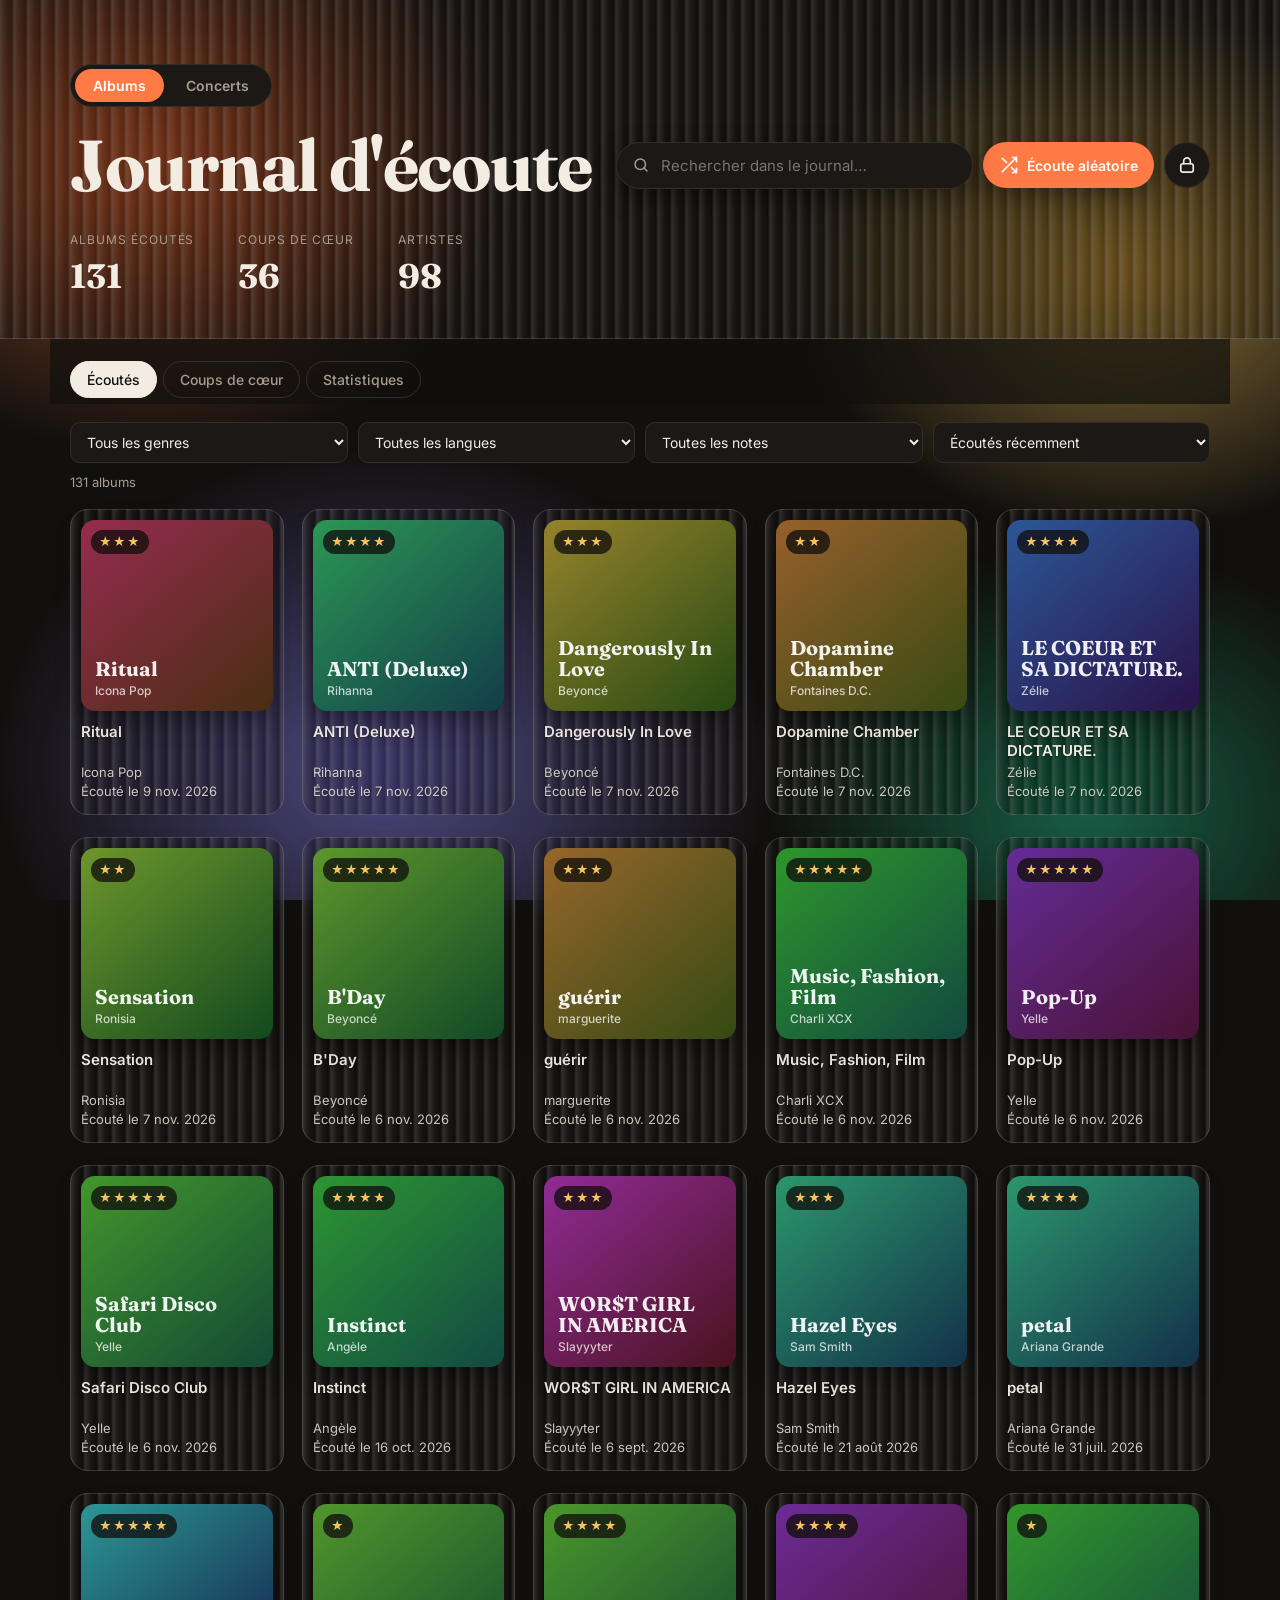
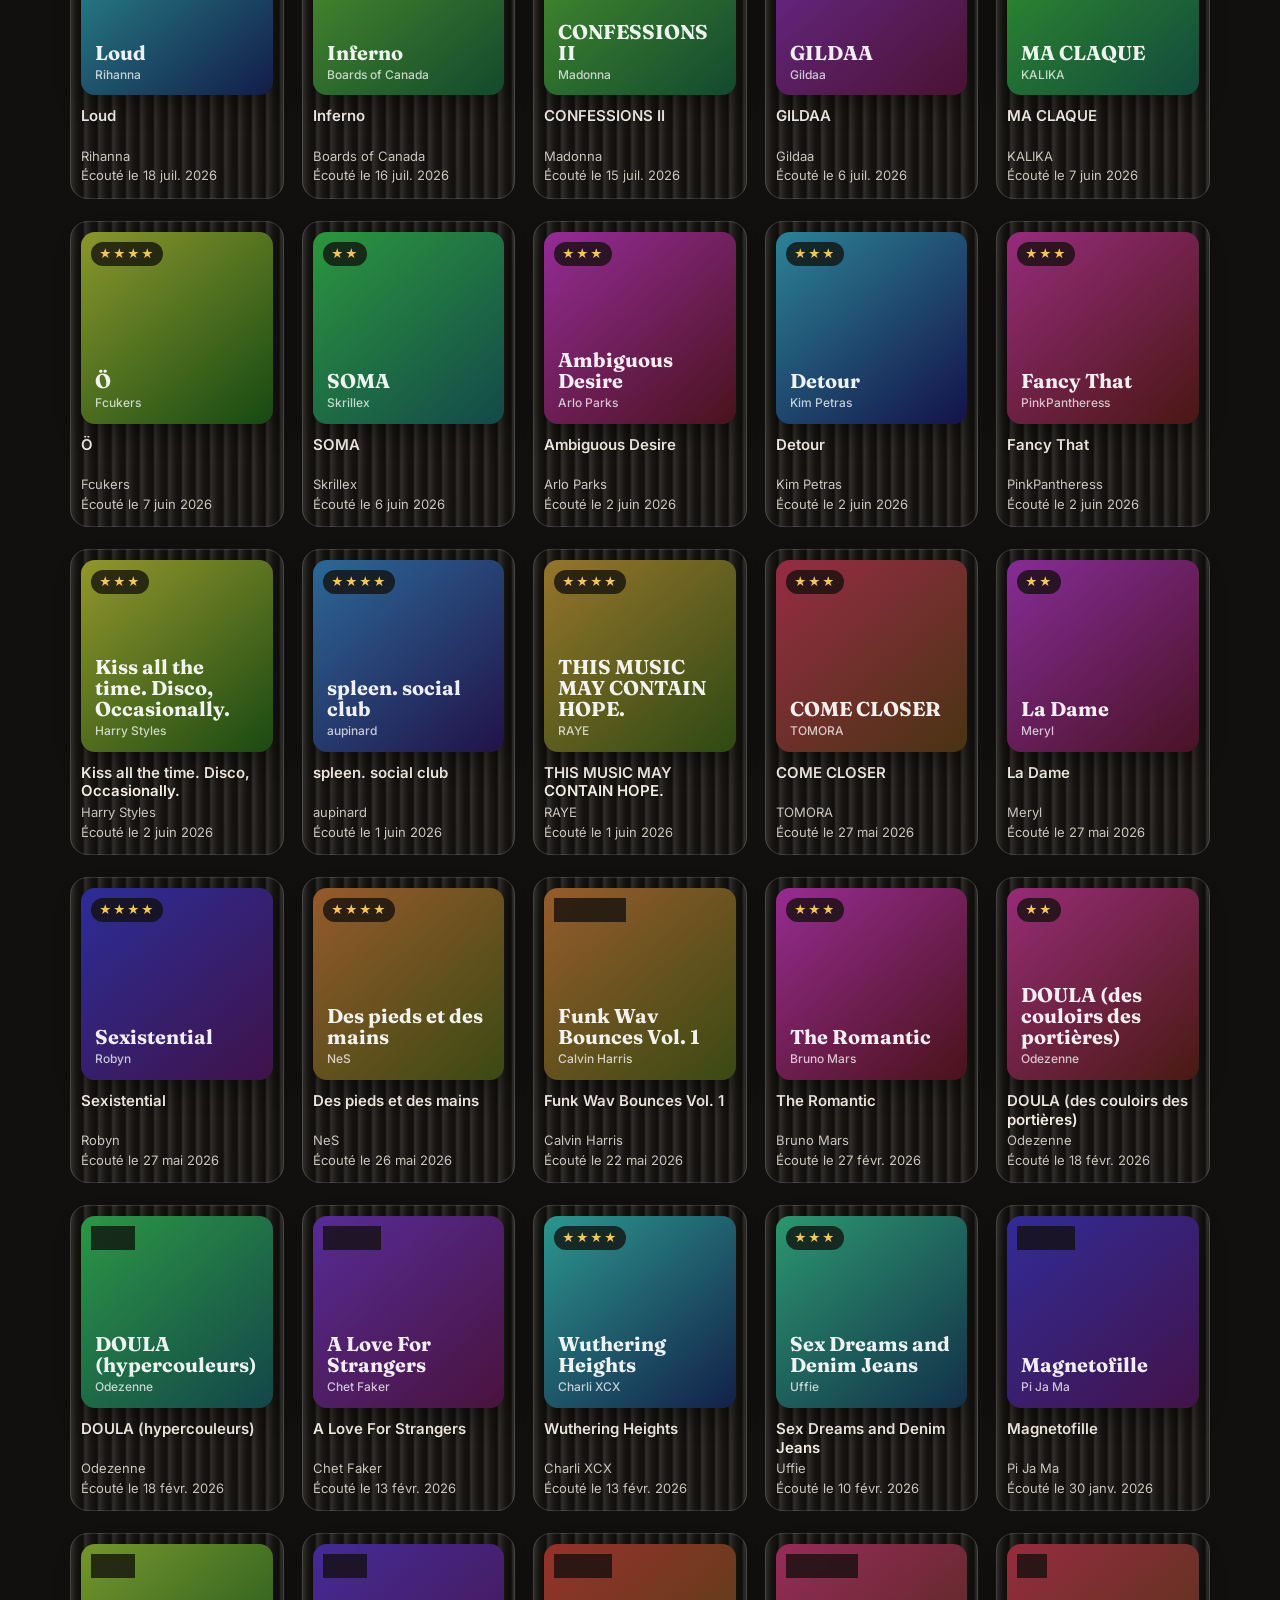
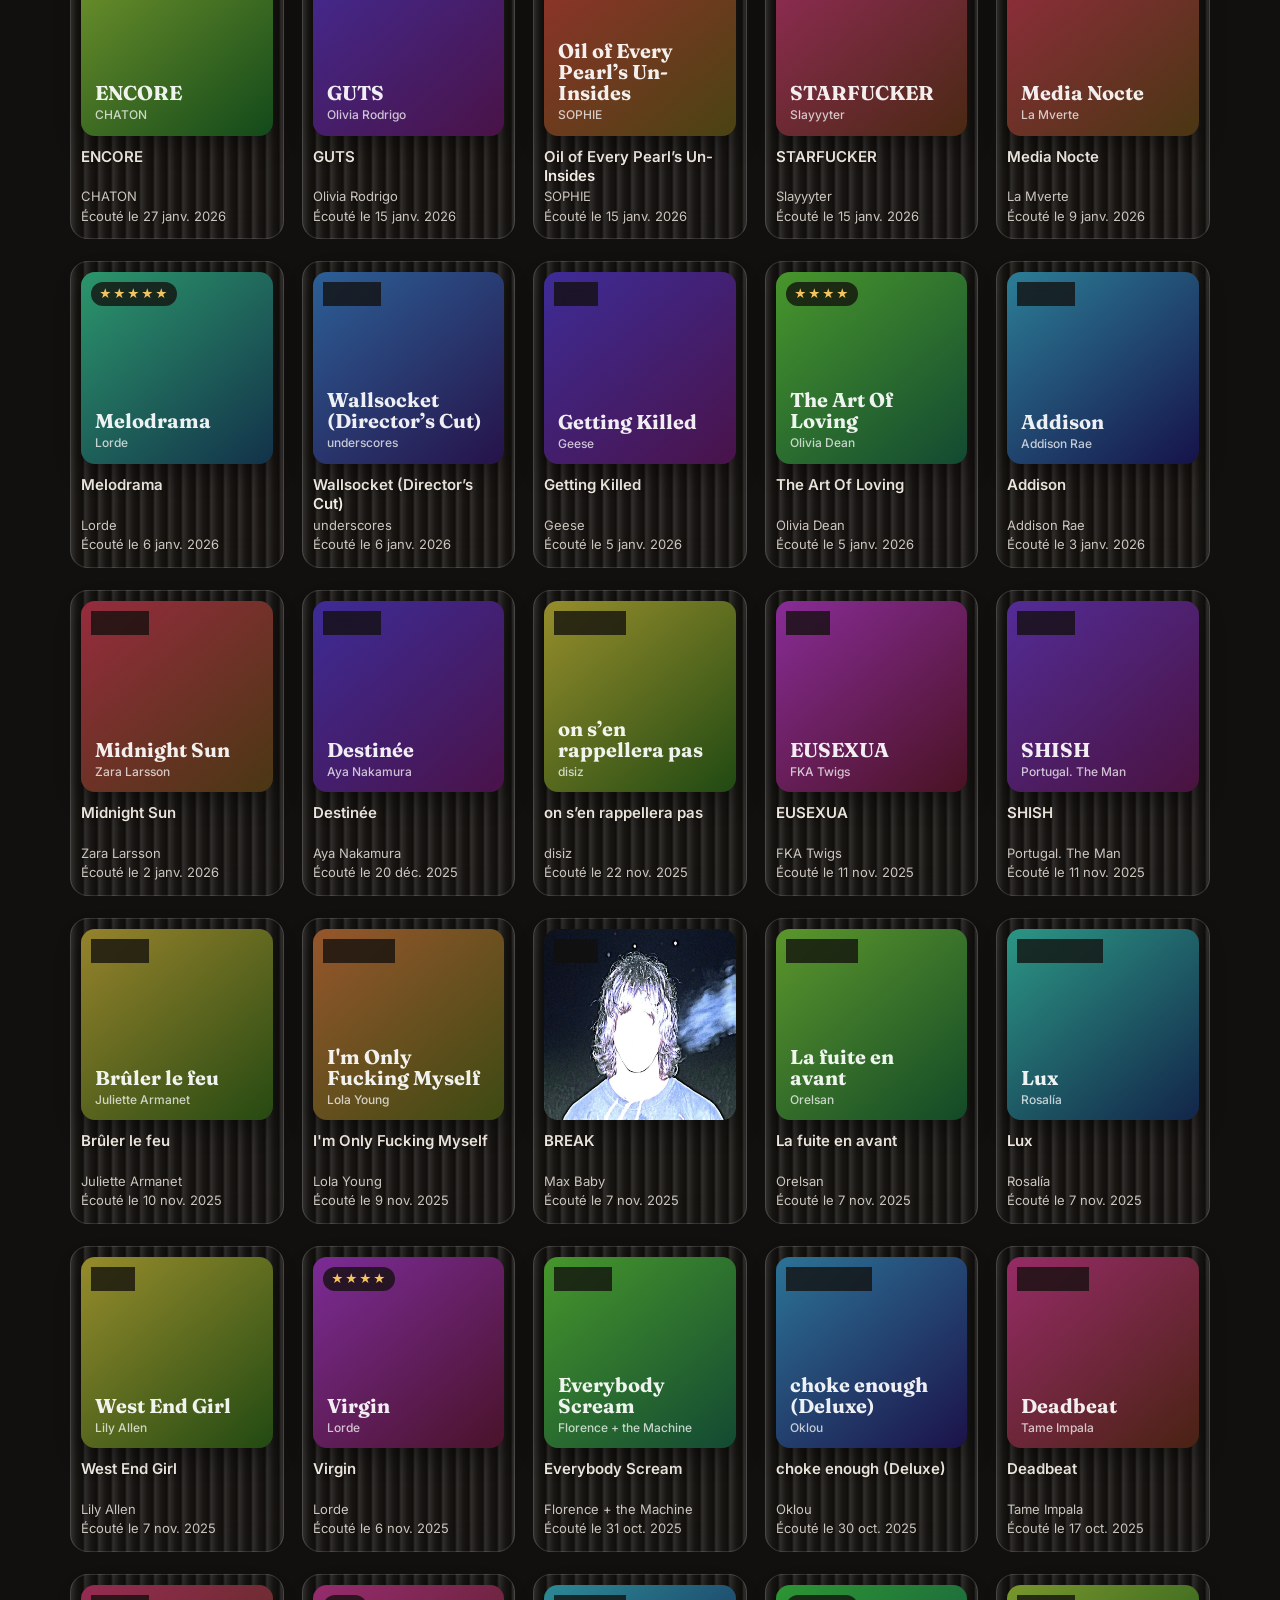
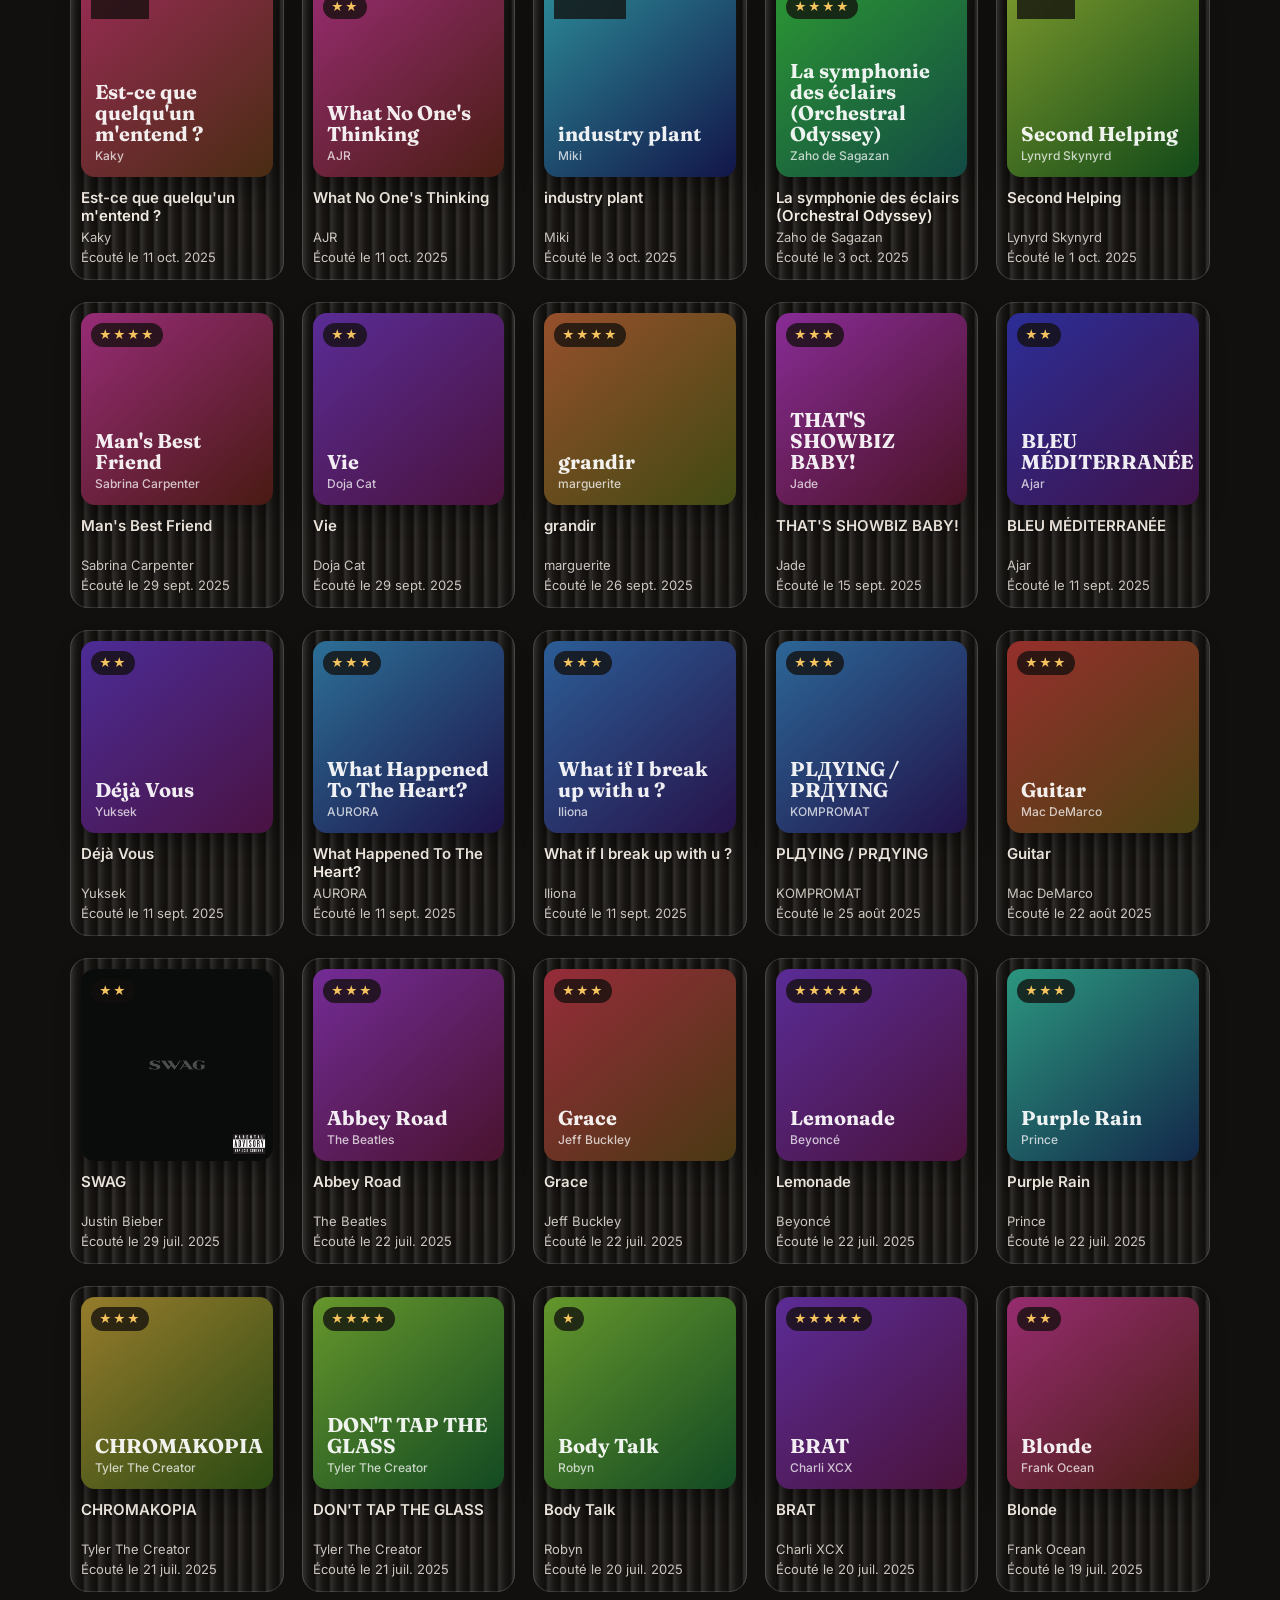
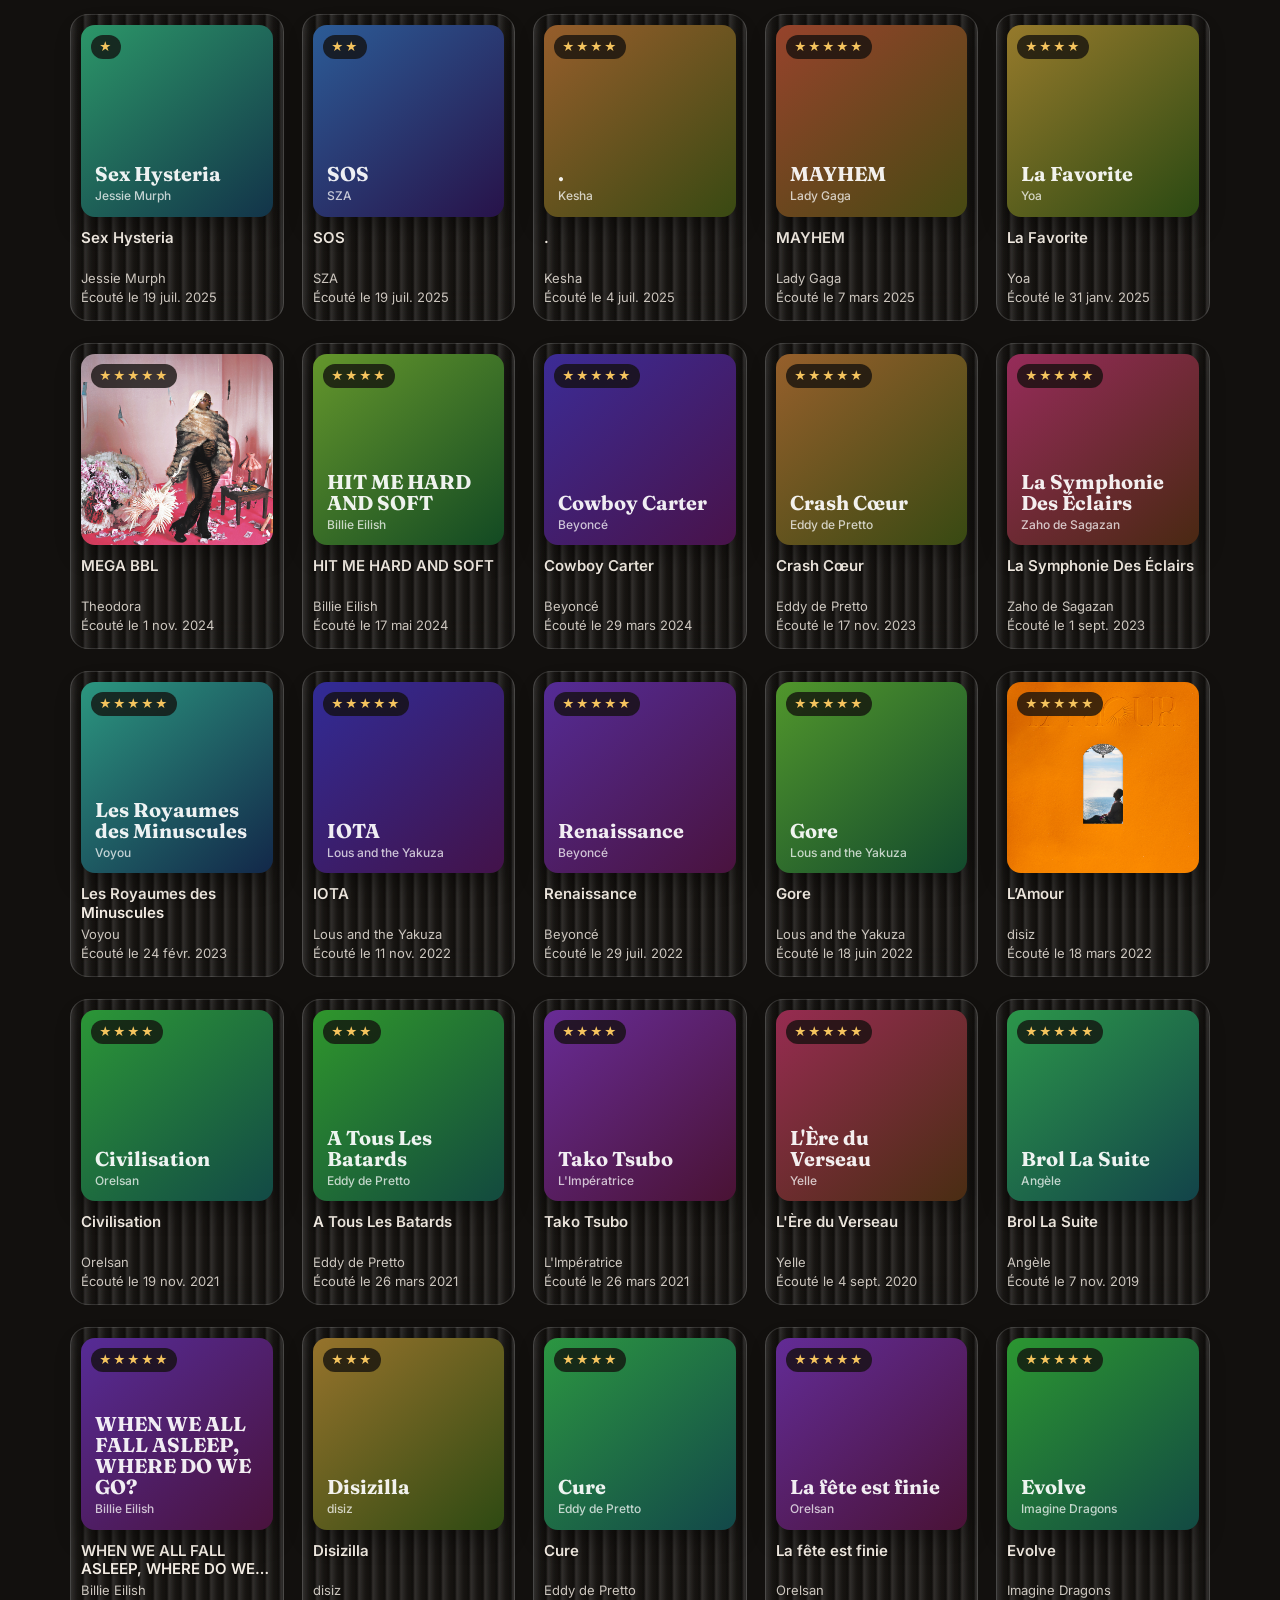
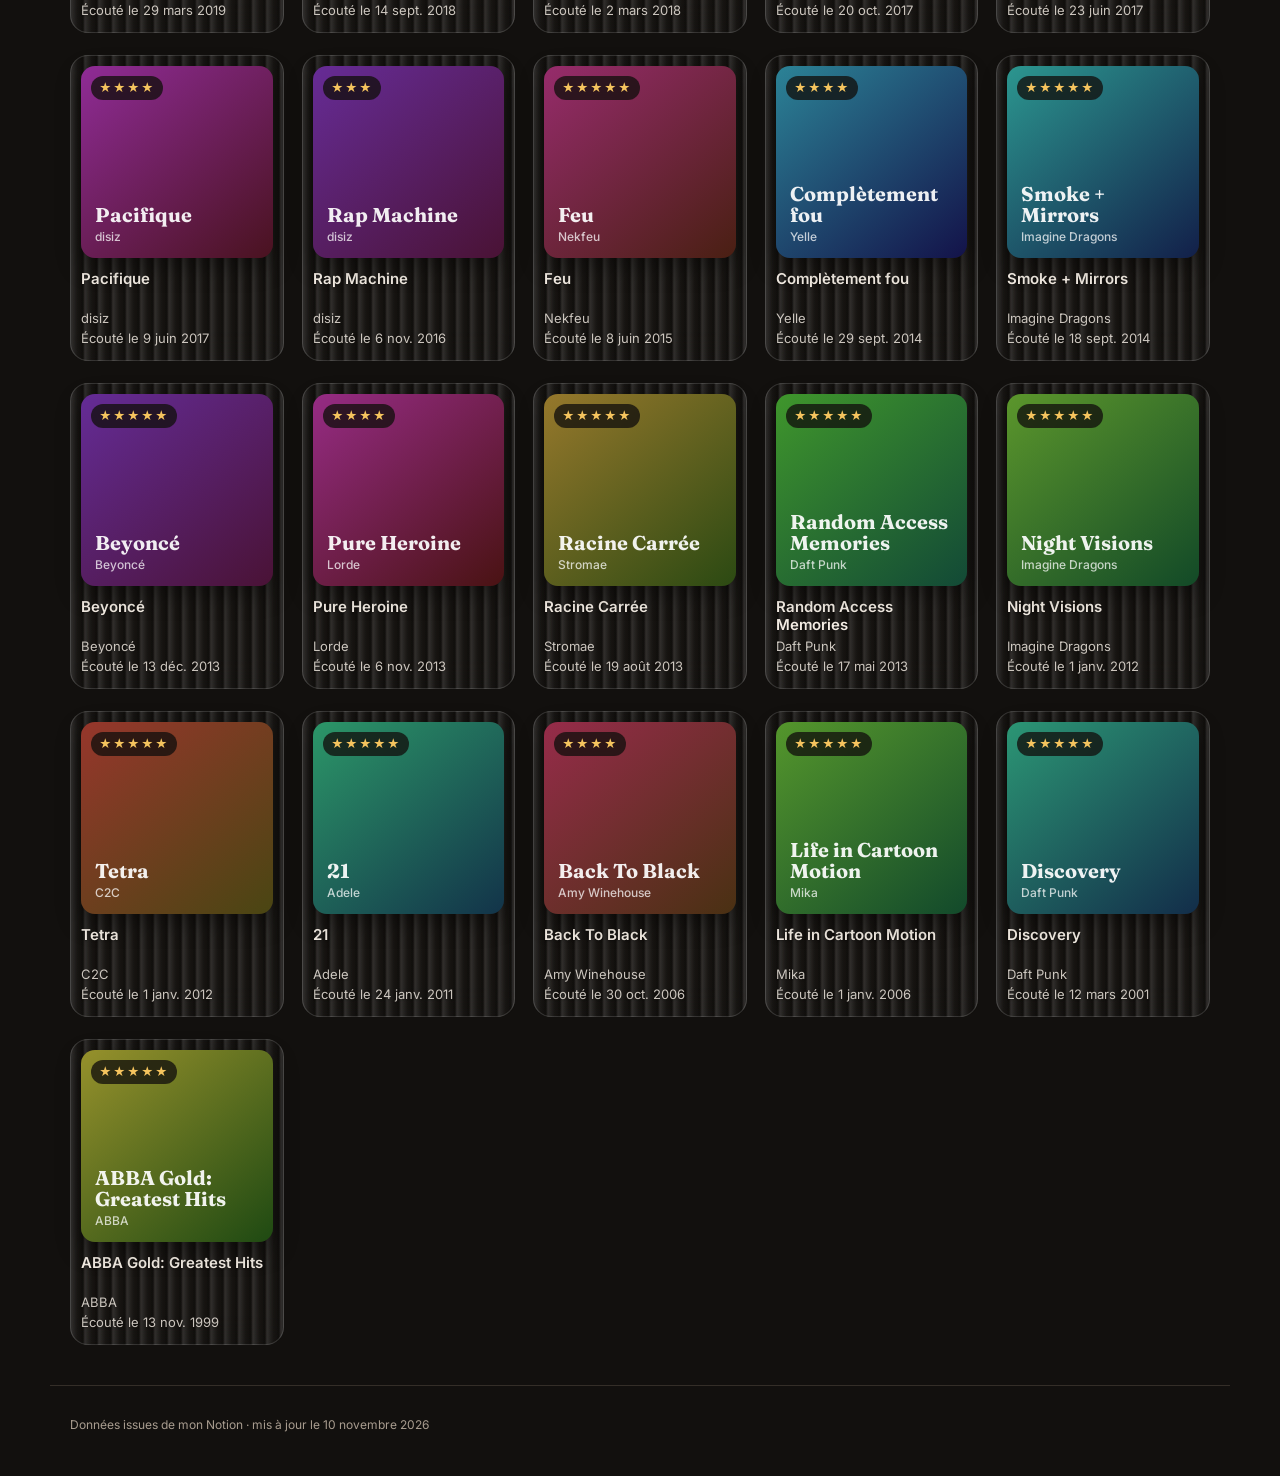
==== commit b0b791ca: "Effet verre cannelé sur le header et les cartes d'albums Stries 14px, flou 16px, voile 35 %, sans ba" ====
--- a/index.html
+++ b/index.html
@@ -11,7 +11,7 @@
   <link href="https://fonts.googleapis.com/css2?family=Fraunces:opsz,wght@9..144,500;9..144,700&family=Inter:wght@400;500;600&display=swap" rel="stylesheet">
   <script src="assets/theme.js?v=1"></script>
   <script src="assets/auth.js?v=20261108b"></script>
-  <link rel="stylesheet" href="assets/style.css?v=20261108b">
+  <link rel="stylesheet" href="assets/style.css?v=20261110a">
   <link rel="manifest" href="manifest.webmanifest">
   <meta name="theme-color" content="#12100e">
   <link rel="apple-touch-icon" href="assets/icons/apple-touch-icon.png">
--- a/assets/style.css
+++ b/assets/style.css
@@ -420,3 +420,54 @@
 :root[data-theme="light"] .login-dlg .gate-err { color: #c0392b; }
 .login-dlg .close { top: 10px; right: 10px; background: transparent; color: var(--muted); }
 .login-dlg .close:hover { color: var(--text); }
+
+/* ---------- Effet verre cannelé (header + cartes) ---------- */
+:root {
+  --flute-w: 14px;        /* largeur des stries */
+  --flute-blur: 16px;     /* flou */
+  --flute-veil: 35%;      /* opacité du voile */
+  --flute-hi: rgba(255,255,255,.20);
+  --flute-lo: rgba(255,255,255,.04);
+  --flute-sh: rgba(0,0,0,.14);
+  --flute-edge: rgba(255,255,255,.14);
+}
+:root[data-theme="light"] {
+  --flute-hi: rgba(255,255,255,.55);
+  --flute-lo: rgba(255,255,255,.10);
+  --flute-sh: rgba(60,40,20,.08);
+  --flute-edge: rgba(255,255,255,.6);
+}
+/* Fond coloré fixe, visible à travers le verre */
+body::before {
+  content: ""; position: fixed; inset: 0; z-index: -1; pointer-events: none;
+  background:
+    radial-gradient(520px 420px at 12% 18%, var(--accent), transparent 70%),
+    radial-gradient(480px 380px at 88% 30%, var(--gold), transparent 70%),
+    radial-gradient(560px 460px at 30% 85%, #7f77dd, transparent 70%),
+    radial-gradient(460px 380px at 85% 90%, #1d9e75, transparent 70%);
+  opacity: .55;
+}
+:root[data-theme="light"] body::before { opacity: .35; }
+.hero, .grid .card {
+  background:
+    linear-gradient(color-mix(in srgb, var(--bg) var(--flute-veil), transparent), color-mix(in srgb, var(--bg) var(--flute-veil), transparent)),
+    repeating-linear-gradient(90deg,
+      var(--flute-hi) 0,
+      var(--flute-lo) calc(var(--flute-w) * .45),
+      var(--flute-sh) calc(var(--flute-w) * .85),
+      var(--flute-hi) var(--flute-w));
+  -webkit-backdrop-filter: blur(var(--flute-blur)) saturate(140%);
+  backdrop-filter: blur(var(--flute-blur)) saturate(140%);
+}
+.hero { border-bottom-color: var(--flute-edge); }
+.grid .card {
+  padding: 10px 10px 12px; border: 1px solid var(--flute-edge); border-radius: calc(var(--radius) + 4px);
+}
+.grid .card h3, .grid .card p { text-shadow: 0 1px 2px var(--shadow); }
+.grid .card p { color: var(--text); opacity: .82; }
+/* Onglets collants : même verre pour ne pas couper le fond */
+.tabs { background: color-mix(in srgb, var(--bg) 70%, transparent); -webkit-backdrop-filter: blur(var(--flute-blur)); backdrop-filter: blur(var(--flute-blur)); }
+/* Navigateurs sans backdrop-filter : fond plein lisible */
+@supports not ((backdrop-filter: blur(1px)) or (-webkit-backdrop-filter: blur(1px))) {
+  .hero, .grid .card, .tabs { background: var(--bg-2); }
+}
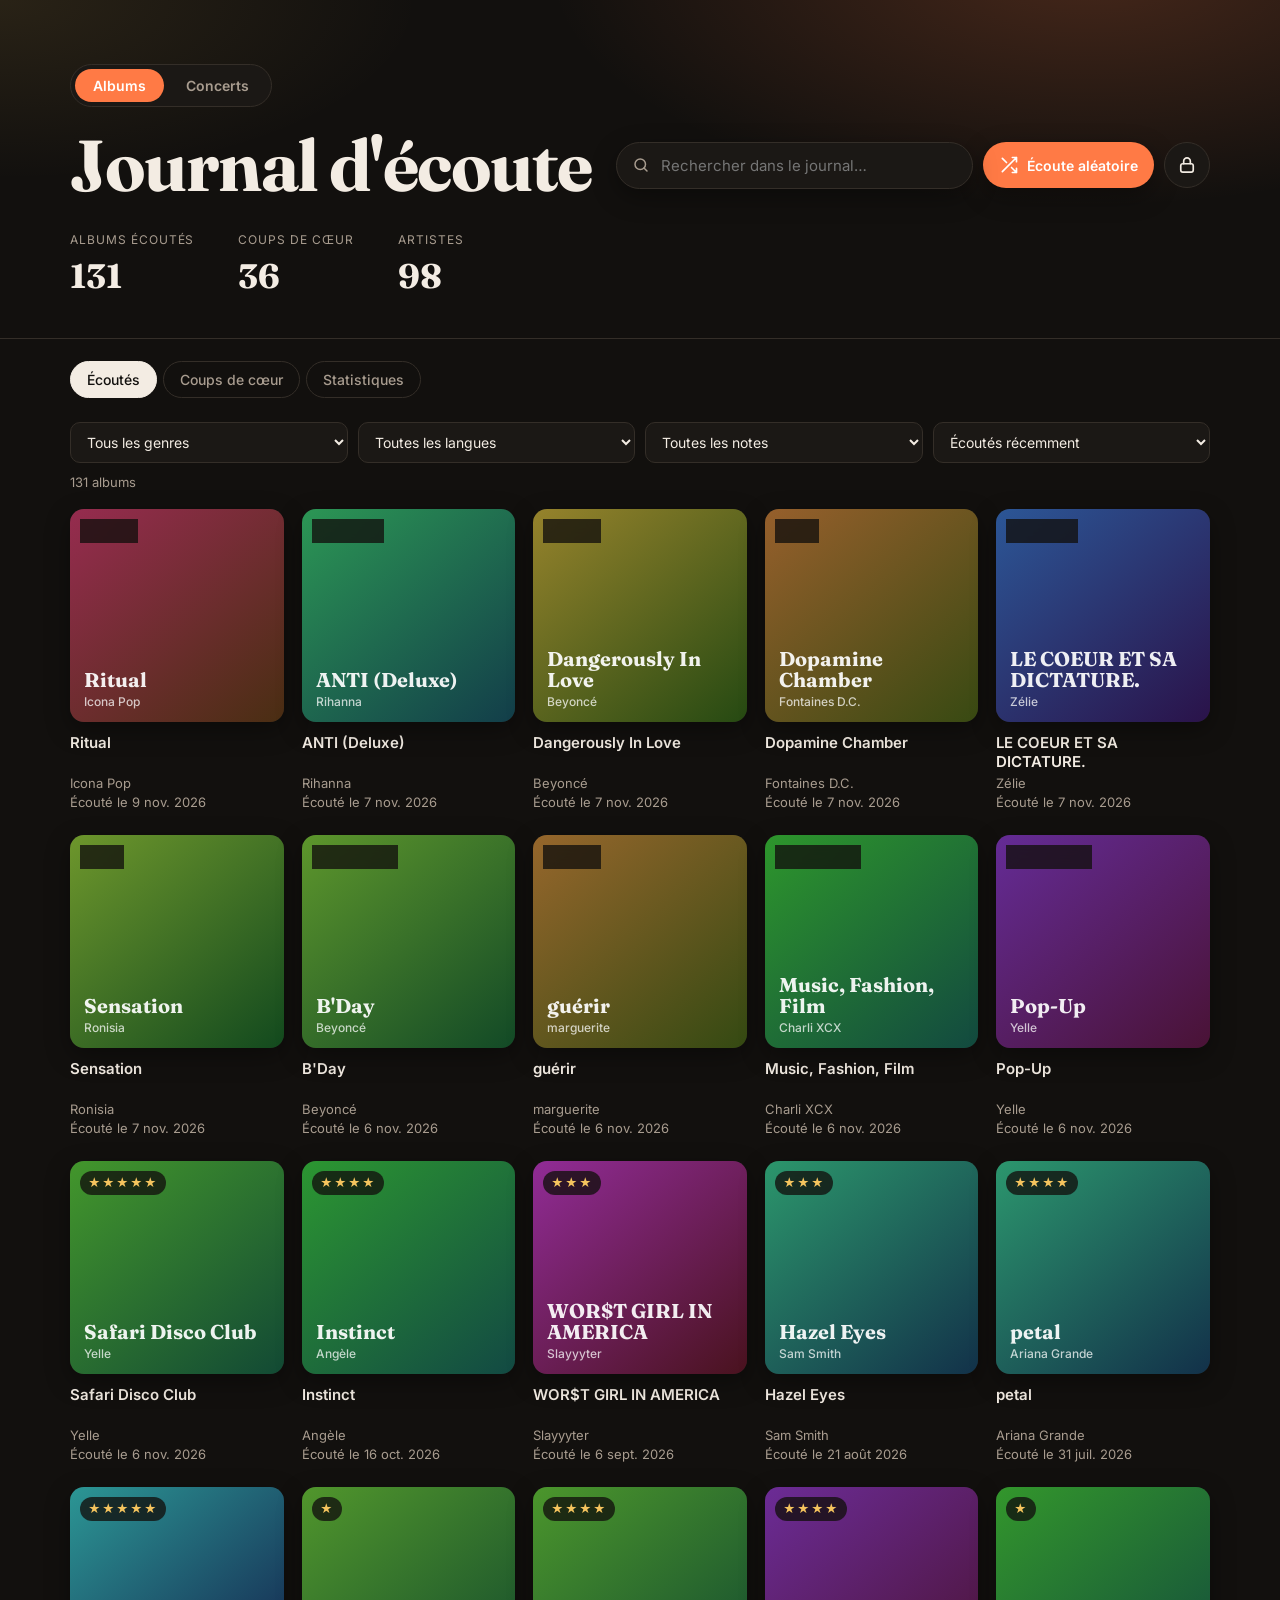
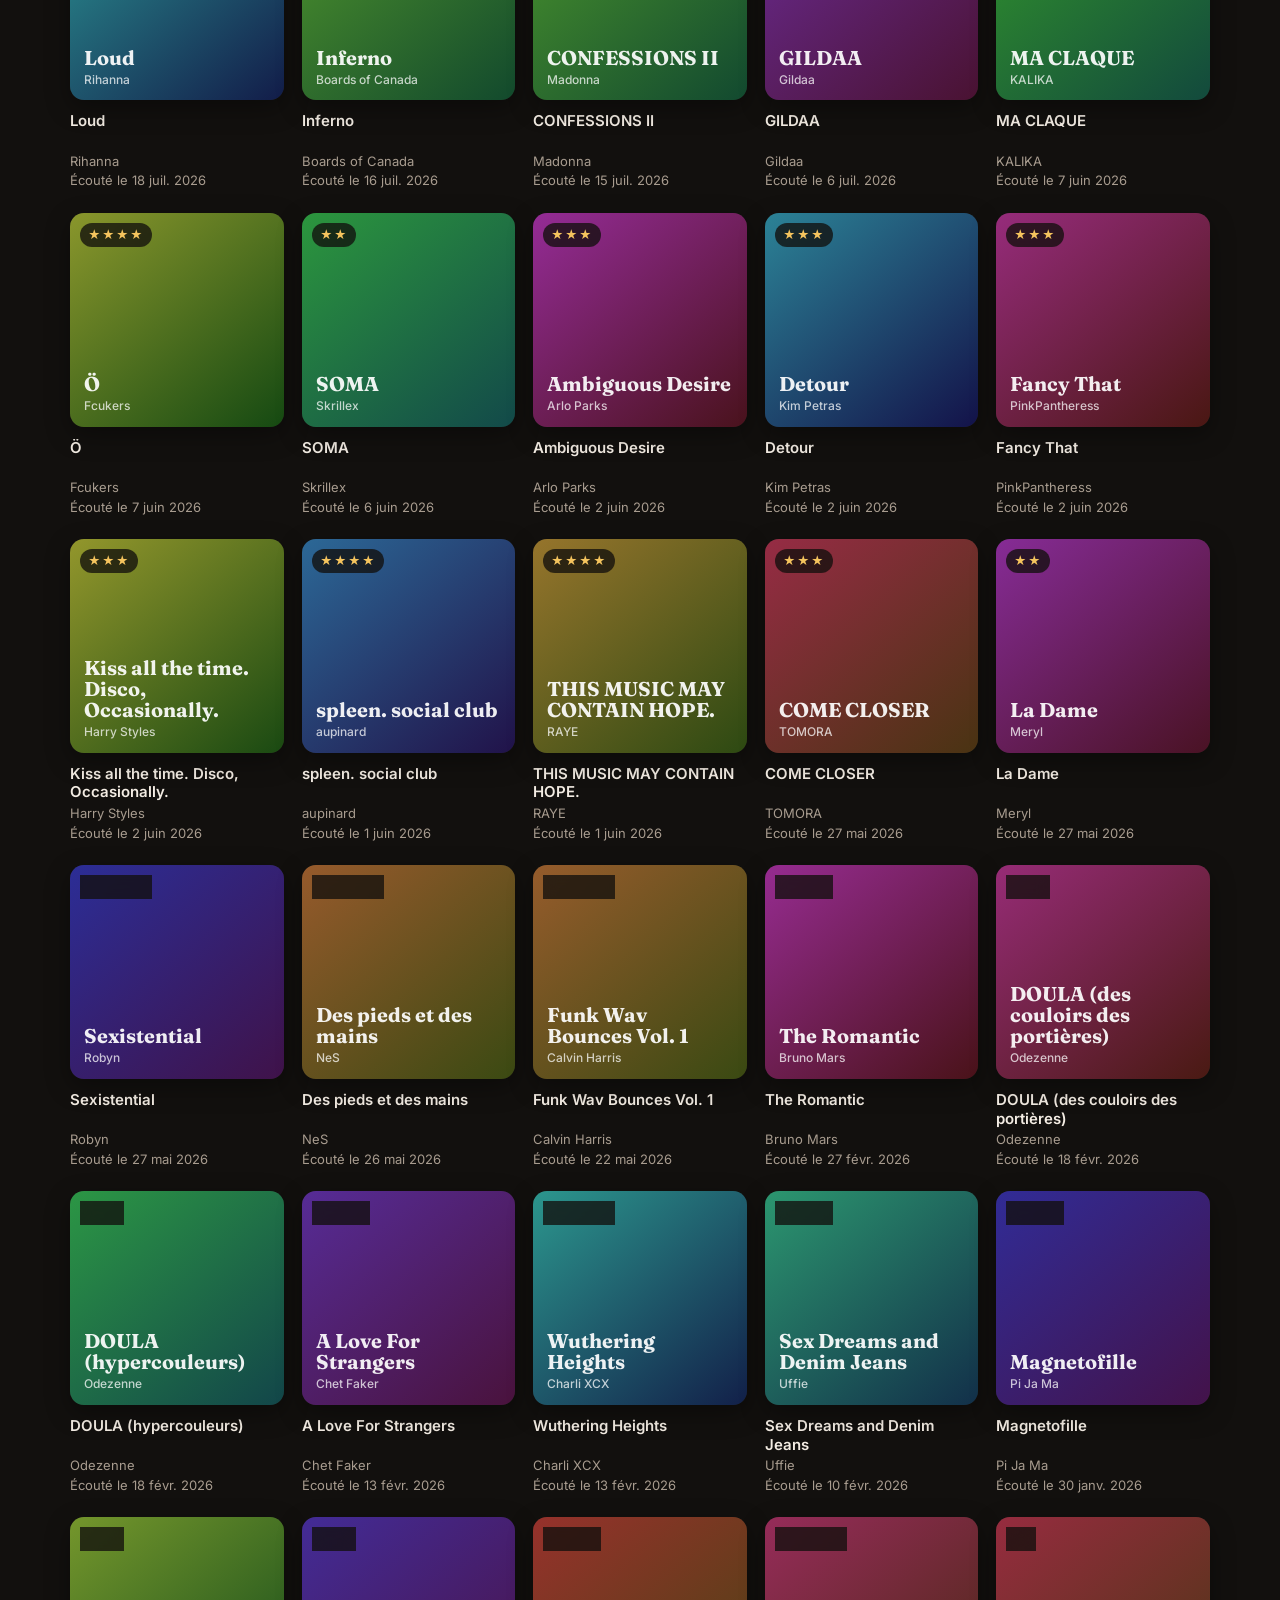
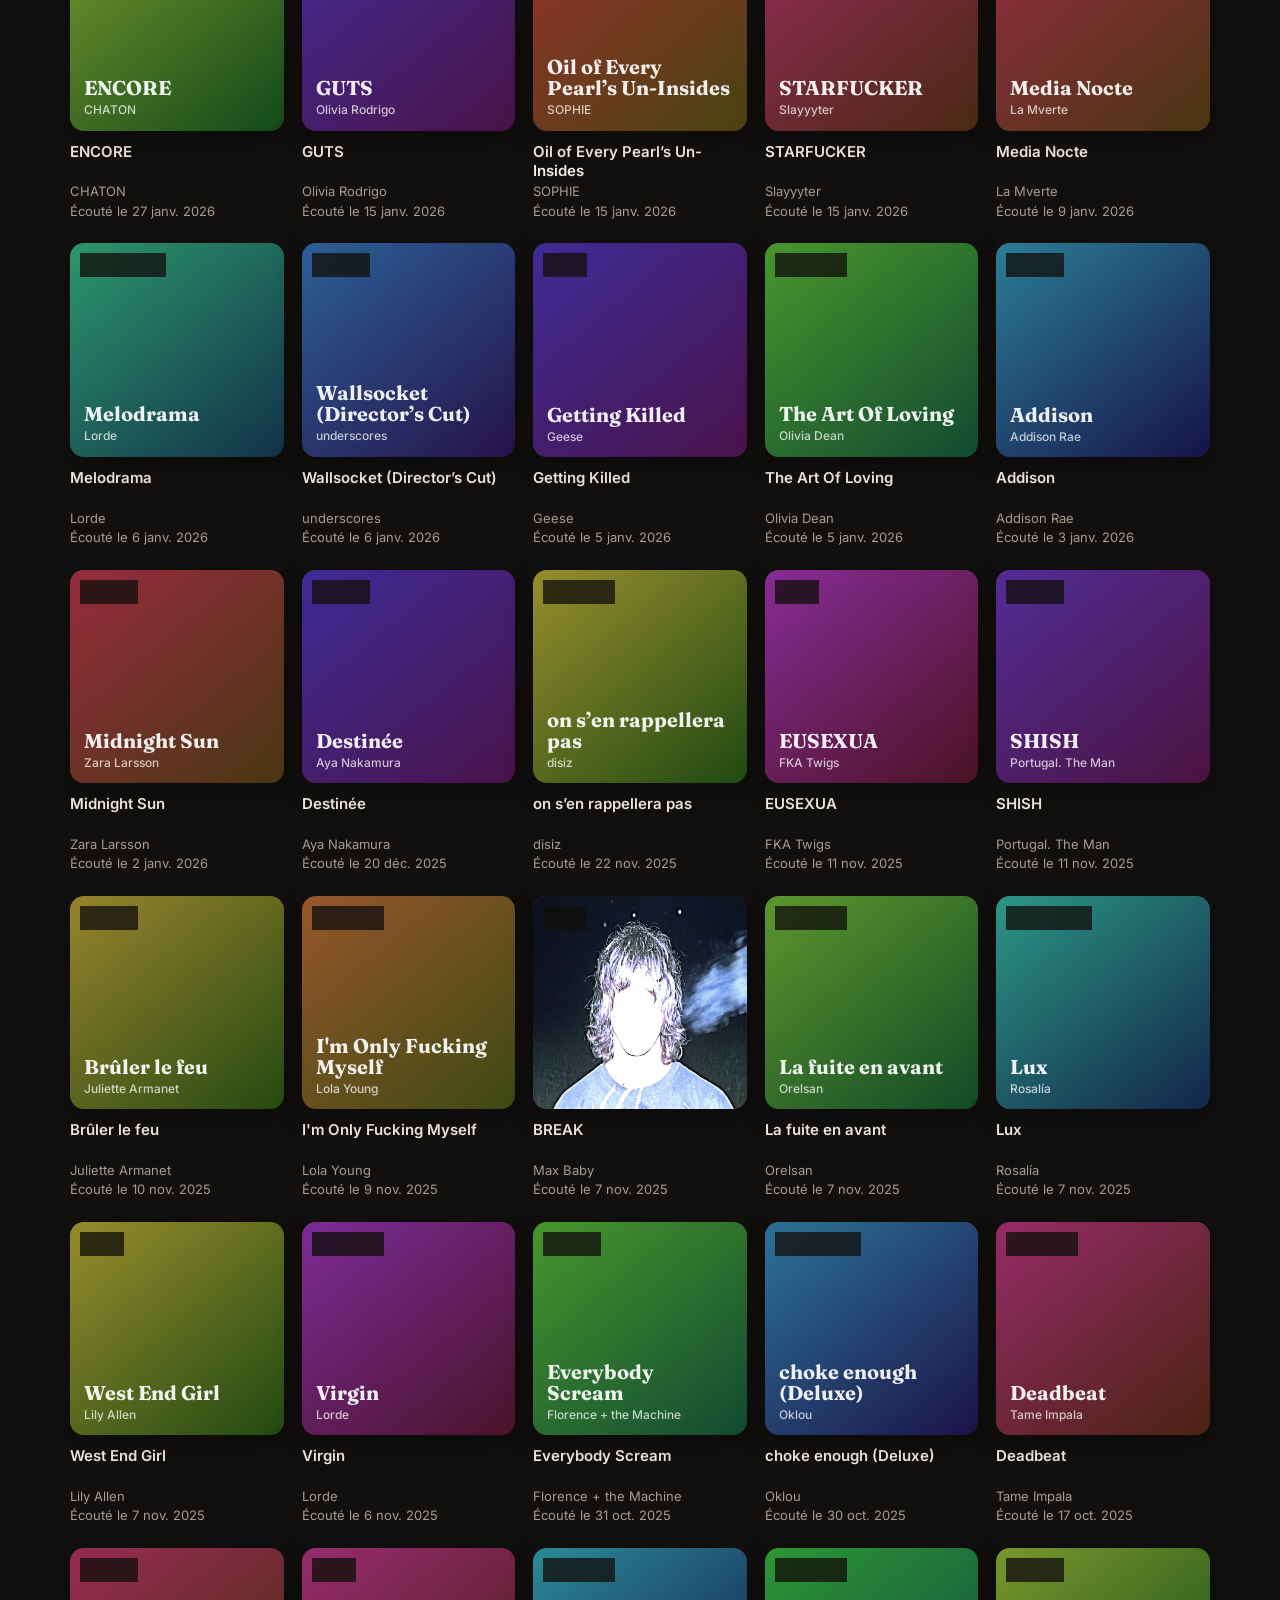
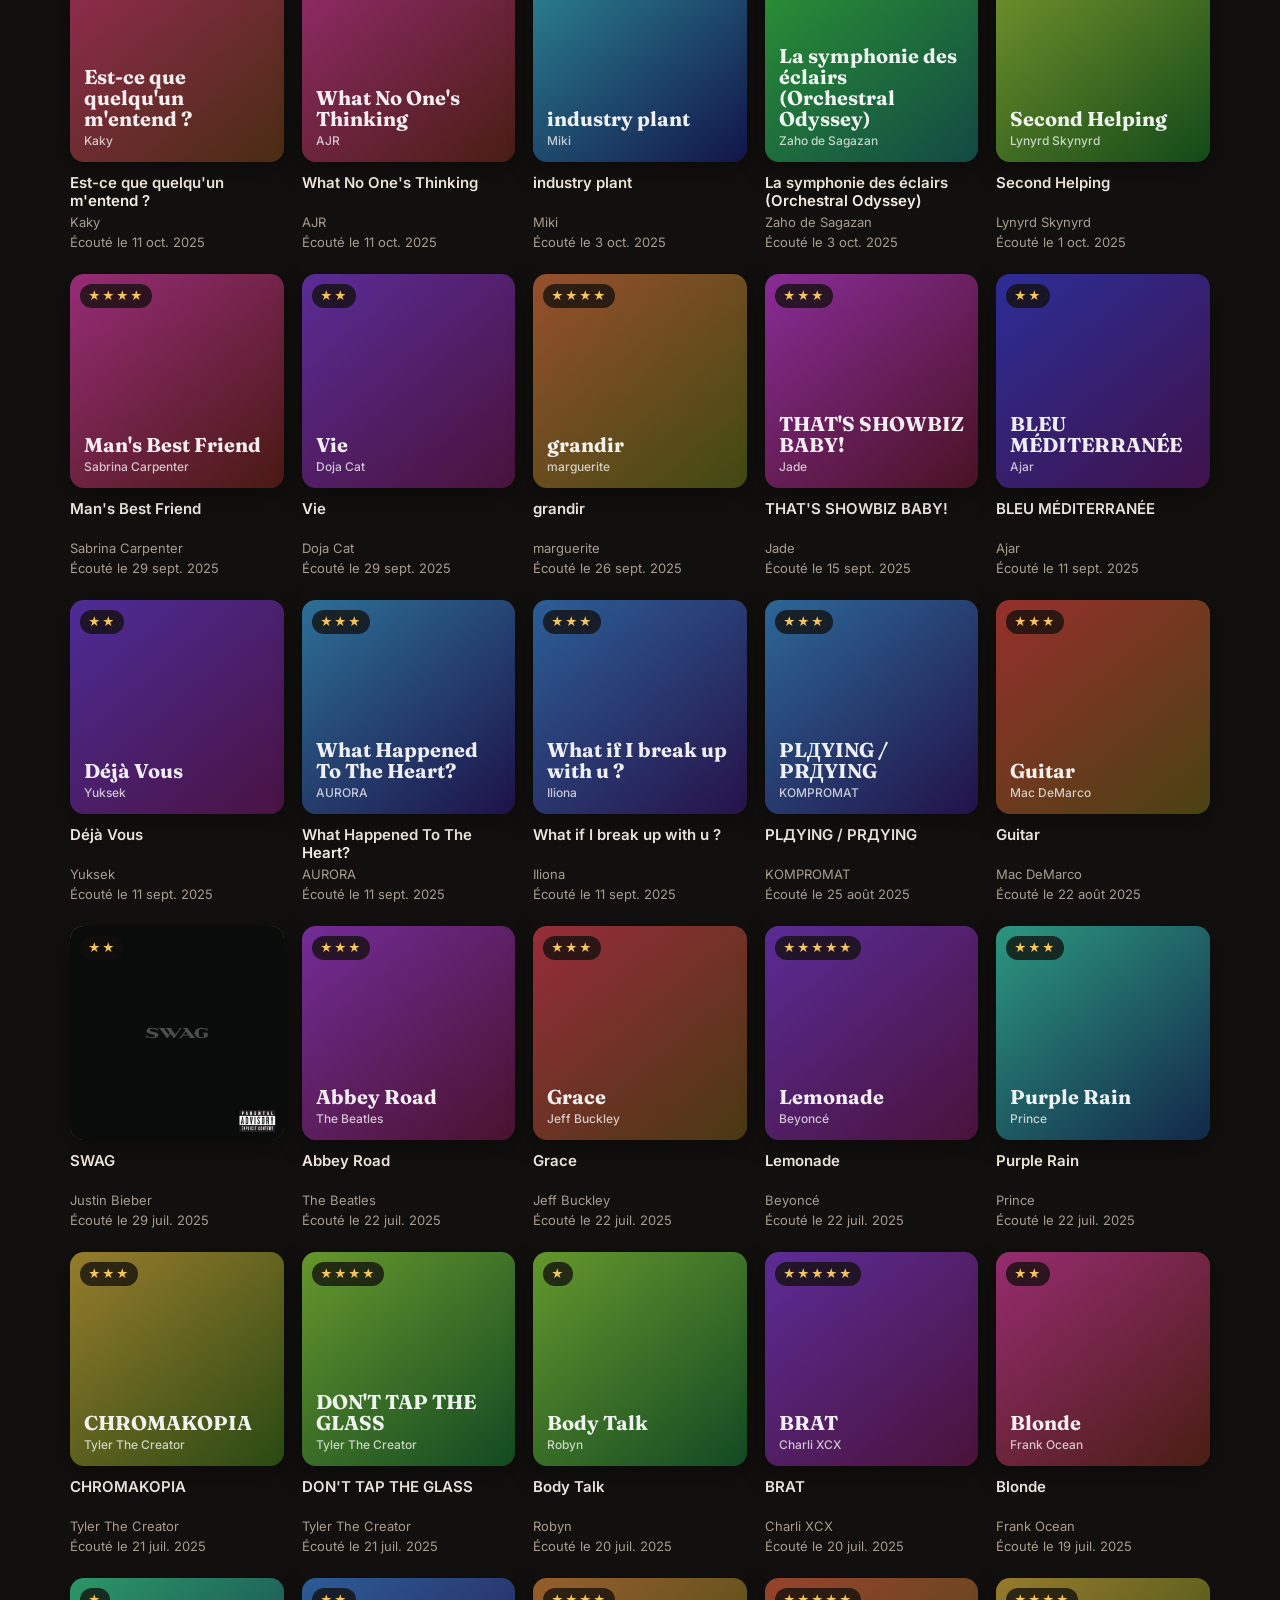
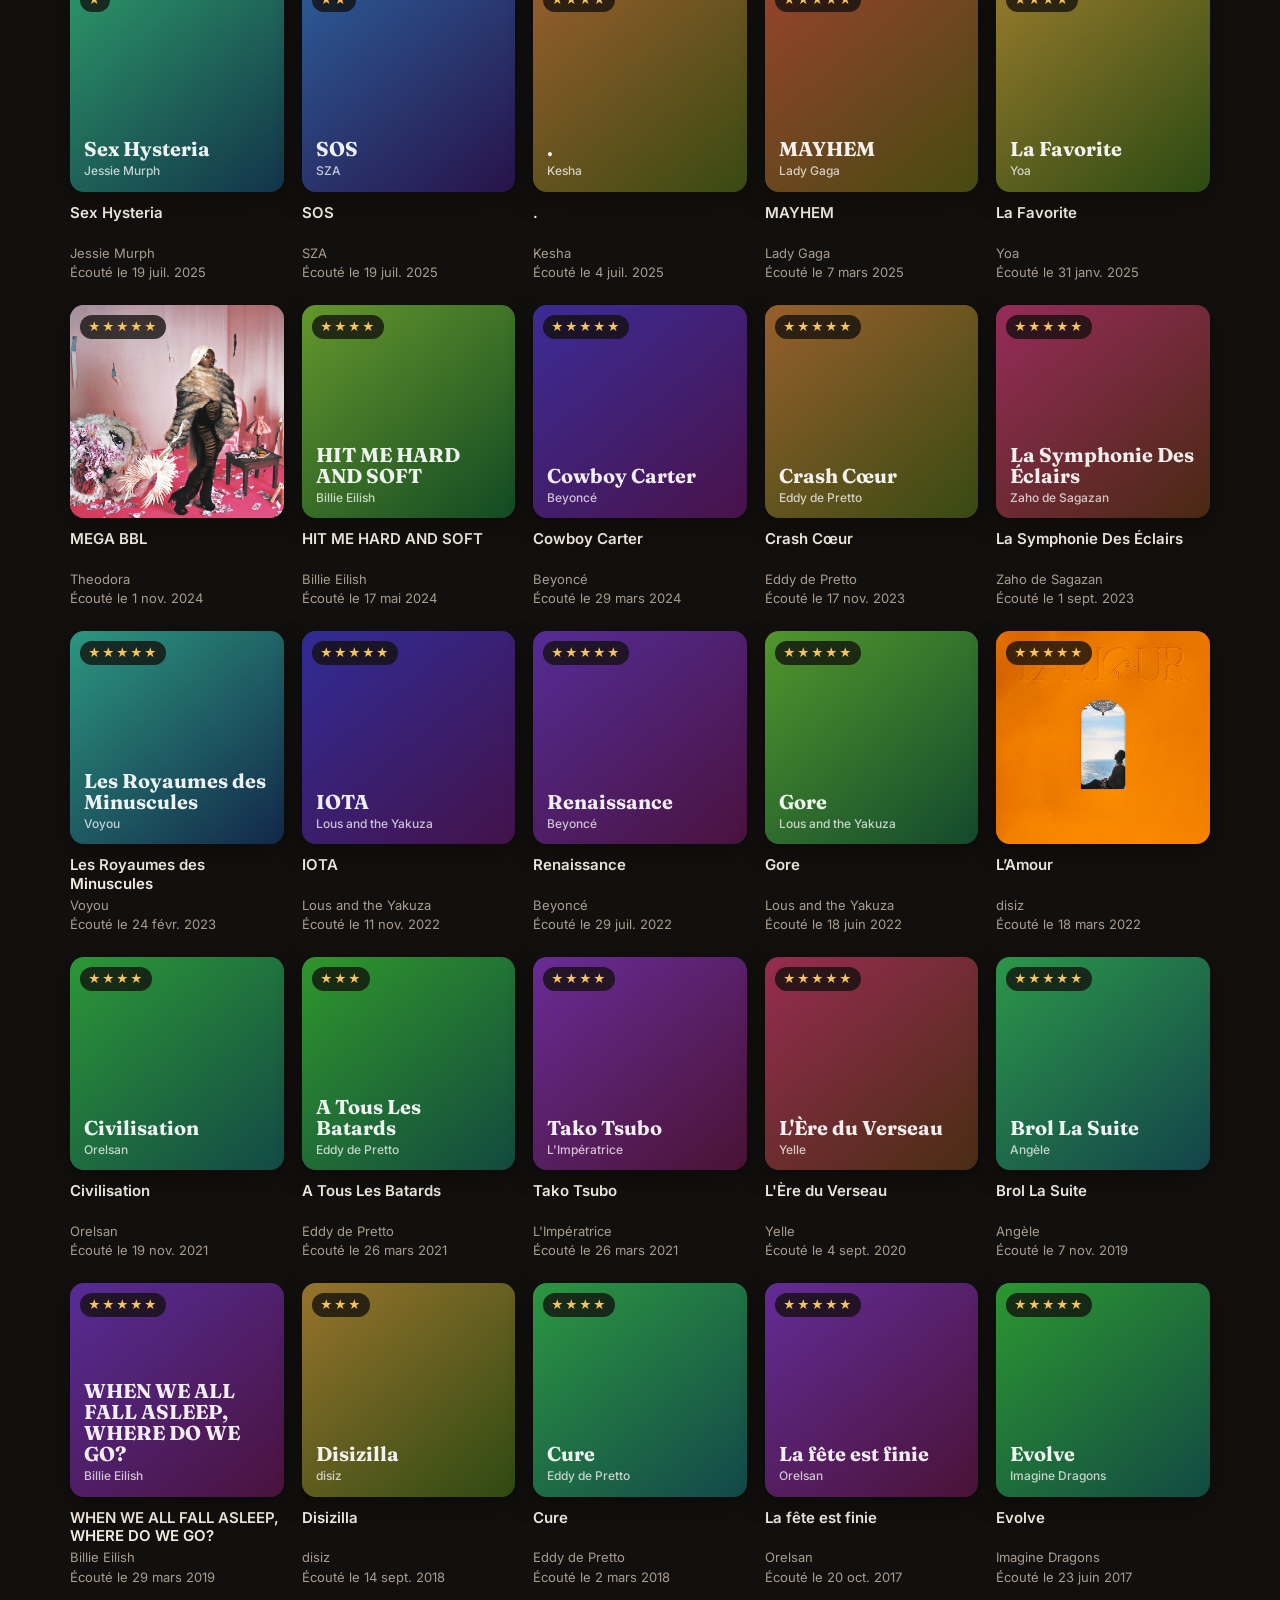
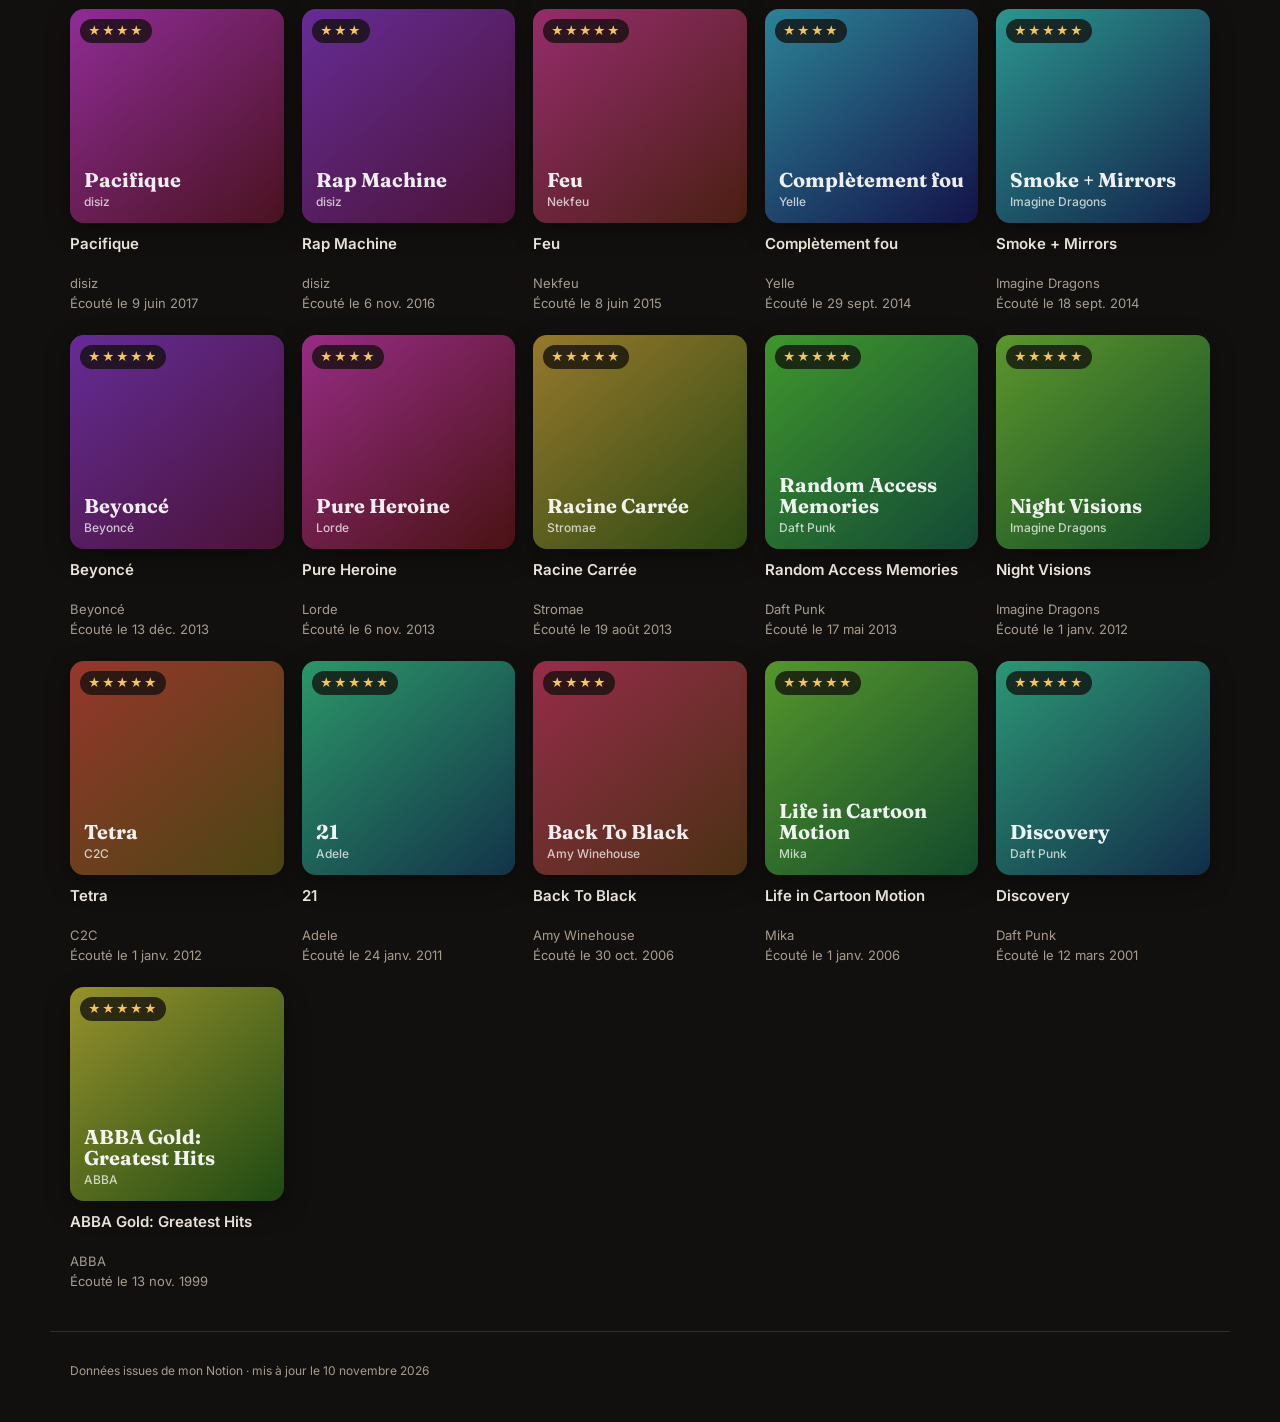
==== commit 1db0d39e: "Retrait de l'effet verre cannelé Co-Authored-By: Claude Opus 5.5 <noreply@anthropic.com> Claude-Sess" ====
--- a/index.html
+++ b/index.html
@@ -11,7 +11,7 @@
   <link href="https://fonts.googleapis.com/css2?family=Fraunces:opsz,wght@9..144,500;9..144,700&family=Inter:wght@400;500;600&display=swap" rel="stylesheet">
   <script src="assets/theme.js?v=1"></script>
   <script src="assets/auth.js?v=20261108b"></script>
-  <link rel="stylesheet" href="assets/style.css?v=20261110a">
+  <link rel="stylesheet" href="assets/style.css?v=20261110b">
   <link rel="manifest" href="manifest.webmanifest">
   <meta name="theme-color" content="#12100e">
   <link rel="apple-touch-icon" href="assets/icons/apple-touch-icon.png">
--- a/assets/style.css
+++ b/assets/style.css
@@ -420,54 +420,3 @@
 :root[data-theme="light"] .login-dlg .gate-err { color: #c0392b; }
 .login-dlg .close { top: 10px; right: 10px; background: transparent; color: var(--muted); }
 .login-dlg .close:hover { color: var(--text); }
-
-/* ---------- Effet verre cannelé (header + cartes) ---------- */
-:root {
-  --flute-w: 14px;        /* largeur des stries */
-  --flute-blur: 16px;     /* flou */
-  --flute-veil: 35%;      /* opacité du voile */
-  --flute-hi: rgba(255,255,255,.20);
-  --flute-lo: rgba(255,255,255,.04);
-  --flute-sh: rgba(0,0,0,.14);
-  --flute-edge: rgba(255,255,255,.14);
-}
-:root[data-theme="light"] {
-  --flute-hi: rgba(255,255,255,.55);
-  --flute-lo: rgba(255,255,255,.10);
-  --flute-sh: rgba(60,40,20,.08);
-  --flute-edge: rgba(255,255,255,.6);
-}
-/* Fond coloré fixe, visible à travers le verre */
-body::before {
-  content: ""; position: fixed; inset: 0; z-index: -1; pointer-events: none;
-  background:
-    radial-gradient(520px 420px at 12% 18%, var(--accent), transparent 70%),
-    radial-gradient(480px 380px at 88% 30%, var(--gold), transparent 70%),
-    radial-gradient(560px 460px at 30% 85%, #7f77dd, transparent 70%),
-    radial-gradient(460px 380px at 85% 90%, #1d9e75, transparent 70%);
-  opacity: .55;
-}
-:root[data-theme="light"] body::before { opacity: .35; }
-.hero, .grid .card {
-  background:
-    linear-gradient(color-mix(in srgb, var(--bg) var(--flute-veil), transparent), color-mix(in srgb, var(--bg) var(--flute-veil), transparent)),
-    repeating-linear-gradient(90deg,
-      var(--flute-hi) 0,
-      var(--flute-lo) calc(var(--flute-w) * .45),
-      var(--flute-sh) calc(var(--flute-w) * .85),
-      var(--flute-hi) var(--flute-w));
-  -webkit-backdrop-filter: blur(var(--flute-blur)) saturate(140%);
-  backdrop-filter: blur(var(--flute-blur)) saturate(140%);
-}
-.hero { border-bottom-color: var(--flute-edge); }
-.grid .card {
-  padding: 10px 10px 12px; border: 1px solid var(--flute-edge); border-radius: calc(var(--radius) + 4px);
-}
-.grid .card h3, .grid .card p { text-shadow: 0 1px 2px var(--shadow); }
-.grid .card p { color: var(--text); opacity: .82; }
-/* Onglets collants : même verre pour ne pas couper le fond */
-.tabs { background: color-mix(in srgb, var(--bg) 70%, transparent); -webkit-backdrop-filter: blur(var(--flute-blur)); backdrop-filter: blur(var(--flute-blur)); }
-/* Navigateurs sans backdrop-filter : fond plein lisible */
-@supports not ((backdrop-filter: blur(1px)) or (-webkit-backdrop-filter: blur(1px))) {
-  .hero, .grid .card, .tabs { background: var(--bg-2); }
-}
